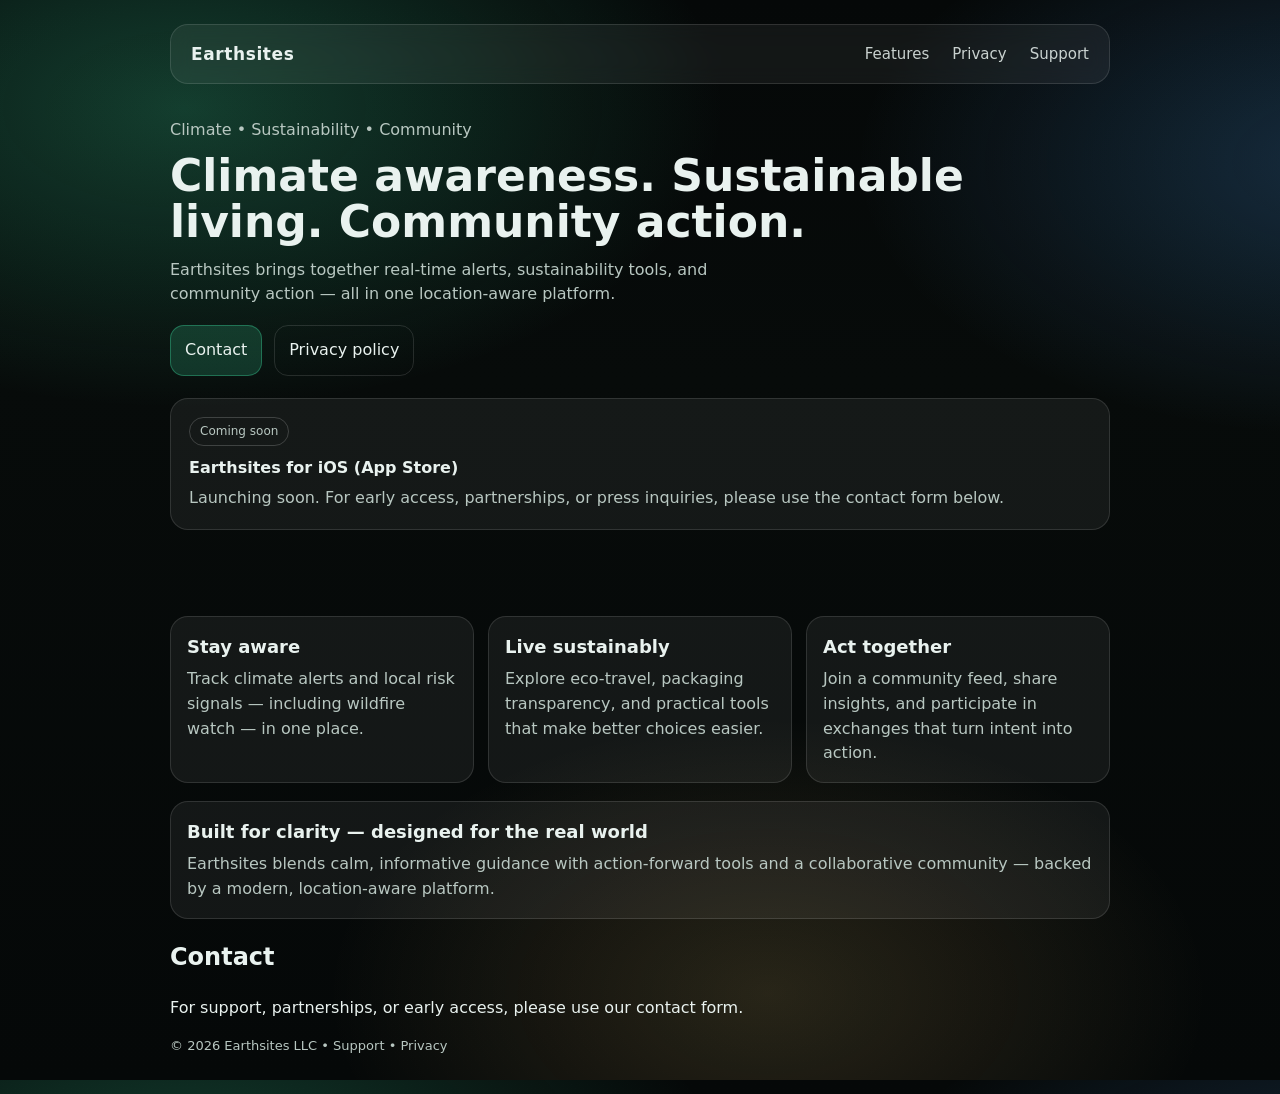
==== index.html @ 76a5dc95 "Replace corrupted index file with cleaned homepage" ====
<!doctype html>
<html lang="en">
<head>
  <meta charset="utf-8" />
  <meta name="viewport" content="width=device-width,initial-scale=1" />
  <title>Earthsites</title>
  <meta name="description" content="Earthsites is a location-aware environmental platform for climate awareness, sustainable living, and community action." />

  <!-- Favicons -->
  <link rel="icon" type="image/x-icon" href="/favicon-tiny.ico">
  <link rel="icon" type="image/png" sizes="32x32" href="/favicon-glow-32x32.png">
  <link rel="icon" type="image/png" sizes="16x16" href="/favicon-tiny-16x16.png">

  <!-- iPhone home screen icon -->
  <link rel="apple-touch-icon" sizes="180x180" href="/apple-touch-icon.png">

  <!-- Safari pinned tab -->
  <link rel="mask-icon" href="/safari-pinned-tab-minimal.svg" color="#1FA37A">

  <link rel="stylesheet" href="/styles.css" />
</head>

<body>
  <header class="wrap">
    <nav class="nav">
      <a class="brand" href="/">Earthsites</a>
      <div class="links">
        <a href="#features">Features</a>
        <a href="/privacy">Privacy</a>
        <a href="/support">Support</a>
      </div>
    </nav>

    <section class="hero">
      <p class="kicker">Climate • Sustainability • Community</p>

      <h1>Climate awareness. Sustainable living. Community action.</h1>

      <p class="sub">
        Earthsites brings together real-time alerts, sustainability tools, and community action —
        all in one location-aware platform.
      </p>

      <div class="cta">
        <a class="button" href="/support">Contact</a>
        <a class="button ghost" href="/privacy">Privacy policy</a>
      </div>

      <div class="card">
        <div class="card-inner">
          <div class="badge">Coming soon</div>
          <p class="card-title">Earthsites for iOS (App Store)</p>
          <p class="card-text">
            Launching soon. For early access, partnerships, or press inquiries, please use the contact form below.
          </p>
        </div>
      </div>
    </section>
  </header>

  <main class="wrap">
    <section id="features" class="grid">
      <div class="tile">
        <h2>Stay aware</h2>
        <p>Track climate alerts and local risk signals — including wildfire watch — in one place.</p>
      </div>

      <div class="tile">
        <h2>Live sustainably</h2>
        <p>Explore eco-travel, packaging transparency, and practical tools that make better choices easier.</p>
      </div>

      <div class="tile">
        <h2>Act together</h2>
        <p>Join a community feed, share insights, and participate in exchanges that turn intent into action.</p>
      </div>
    </section>

    <section class="tile" style="margin-top:14px;">
      <h2>Built for clarity — designed for the real world</h2>
      <p style="margin:0; color:var(--muted);">
        Earthsites blends calm, informative guidance with action-forward tools and a collaborative community —
        backed by a modern, location-aware platform.
      </p>
    </section>

    <section id="get" class="contact">
      <h2>Contact</h2>
      <p>
        For support, partnerships, or early access, please use our <a href="/support">contact form</a>.
      </p>
      <p class="fine">
        © <span id="y"></span> Earthsites LLC •
        <a href="/support">Support</a> •
        <a href="/privacy">Privacy</a>
      </p>
    </section>
  </main>

  <script>
    document.getElementById("y").textContent = new Date().getFullYear();
  </script>
</body>
</html>
---- styles.css ----
:root{
  --bg:#070b0a;
  --fg:#e9f2ef;
  --muted:#b8c7c1;
  --glass:rgba(255,255,255,.06);
  --line:rgba(255,255,255,.12);
}

*{box-sizing:border-box}
html,body{height:100%}
body{
  margin:0;
  font:16px/1.55 system-ui,-apple-system,Segoe UI,Roboto,Arial;
  color:var(--fg);
  position:relative;
  overflow-x:hidden;
  -webkit-font-smoothing: antialiased;
  text-rendering: optimizeLegibility;
  background:
    radial-gradient(900px 500px at 12% 10%, rgba(60,220,160,.25), transparent 60%),
    radial-gradient(900px 500px at 88% 15%, rgba(80,170,255,.22), transparent 55%),
    radial-gradient(800px 500px at 50% 92%, rgba(255,210,120,.14), transparent 55%),
    linear-gradient(180deg, #050808, #070b0a 35%, #050808);
  background-size:120% 120%;
  animation:earthsitesAmbient 60s ease-in-out infinite alternate;
}
header, main, footer{
  position:relative;
  z-index:1;
}
a{color:inherit; text-decoration:none}
a:hover{text-decoration:underline}

.wrap{max-width:980px; margin:0 auto; padding:24px 20px}

.nav{
  display:flex;
  align-items:center;
  justify-content:space-between;
  padding:16px 20px;
  border:1px solid var(--line);
  background:var(--glass);
  border-radius:18px;
  backdrop-filter: blur(10px);
}
.brand{
  font-weight:600;
  letter-spacing:.6px;
  font-size:17px;
}
.links a{
  opacity:.85;
  margin-left:18px;
  font-size:15px;
  transition: opacity .15s ease;
}

.links a:hover{
  opacity:1;
}
.hero{padding:34px 0 10px}
.kicker{color:var(--muted); margin:0 0 10px}
h1{font-size:44px; line-height:1.05; margin:0 0 12px}
.sub{color:var(--muted); max-width:60ch; margin:0 0 18px}

.cta{display:flex; gap:12px; flex-wrap:wrap; margin:16px 0 22px}
.button{
  display:inline-block; padding:12px 14px; border-radius:14px;
  background:rgba(60,220,160,.18); border:1px solid rgba(60,220,160,.35);
}
.button.ghost{background:transparent; border:1px solid var(--line)}
.button:hover{text-decoration:none; filter:brightness(1.1)}

.card{
  margin-top:18px; border:1px solid var(--line); background:var(--glass);
  border-radius:18px; overflow:hidden;
}
.card-inner{padding:18px}
.badge{
  display:inline-block; padding:4px 10px; border-radius:999px;
  border:1px solid rgba(255,255,255,.18);
  color:var(--muted); font-size:12px;
}
.card-title{margin:10px 0 6px; font-weight:700}
.card-text{margin:0; color:var(--muted)}

.grid{
  display:grid; gap:14px;
  grid-template-columns: repeat(3, minmax(0, 1fr));
  margin:28px 0 18px;
}
.tile{
  border:1px solid var(--line); background:var(--glass);
  border-radius:18px; padding:16px;
}
.tile h2{font-size:18px; margin:0 0 6px}
.tile p{margin:0; color:var(--muted)}

.fine{color:var(--muted); font-size:13px}

.prose{padding-top:0}
.prose h1{font-size:34px}
.prose h2{margin-top:22px}
.prose h3{margin-top:14px}
.prose p, .prose li{color:var(--muted)}
.prose strong{color:var(--fg)}

.pagehead{padding:22px 0 0}

/* -----------------------------
   Premium Support Form Styling
------------------------------ */

.form-card{
  max-width:720px;
  border:1px solid var(--line);
  background:var(--glass);
  border-radius:20px;
  padding:20px;
  transition: box-shadow .25s ease, border-color .25s ease;
  margin: 0 auto;
}

/* subtle glow when user interacts with the form */
.form-card:focus-within{
  border-color: rgba(60,220,160,.45);
  box-shadow: 0 0 0 1px rgba(60,220,160,.25),
              0 12px 30px rgba(0,0,0,.35);
}

.contact-form{
  display:flex;
  flex-direction:column;
  gap:16px;
}

.field-row{
  display:grid;
  grid-template-columns: 1fr 1fr;
  gap:12px;
}

.field{
  display:flex;
  flex-direction:column;
  gap:8px;
}

.field span{
  color: var(--muted);
  font-size: 13px;
}

.contact-form input,
.contact-form textarea,
.contact-form select{
  width:100%;
  padding:12px 12px;
  border-radius:14px;
  border:1px solid var(--line);
  background: rgba(0,0,0,.18);
  color:var(--fg);
  outline:none;
}

.contact-form textarea{
  resize: vertical;
  min-height: 120px;
}

.contact-form select:focus,
.contact-form input:focus,
.contact-form textarea:focus{
  border-color: rgba(60,220,160,.55);
}

.check{
  display:flex;
  gap:10px;
  align-items:flex-start;
  padding:10px 12px;
  border:1px solid var(--line);
  border-radius:14px;
  background: rgba(0,0,0,.10);
}

.check input{
  margin-top:2px;
  width:16px;
  height:16px;
}

.check span{
  color: var(--muted);
  font-size: 14px;
  line-height: 1.4;
}

.check a{ text-decoration: underline; }

.hp{
  display:none !important;
}

.button-submit{
  color:#fff;
  font-weight:600;
  letter-spacing:.2px;
  padding:13px 16px;
  transition: transform .08s ease, filter .15s ease;
}

.button-submit:hover{
  filter:brightness(1.1);
}

.button-submit:active{
  transform: translateY(1px);
}

.calm-note{
  margin-top:2px;
  color: var(--muted);
}

/* Responsive */
@media (max-width: 860px){
  h1{font-size:36px}
  .grid{grid-template-columns:1fr}
  .field-row{ grid-template-columns: 1fr; }
}
@keyframes earthsitesAmbient{
  0%{
    background-position: 0% 0%;
  }
  100%{
    background-position: 100% 100%;
  }
  /* --------------------------------
   Subtle Earthsites starfield
-------------------------------- */

body::before{
  content:"";
  position:fixed;
  inset:0;
  pointer-events:none;
  background-image:
    radial-gradient(1px 1px at 10% 20%, rgba(255,255,255,.25), transparent),
    radial-gradient(1px 1px at 25% 80%, rgba(255,255,255,.2), transparent),
    radial-gradient(1px 1px at 40% 40%, rgba(255,255,255,.18), transparent),
    radial-gradient(1px 1px at 60% 70%, rgba(255,255,255,.22), transparent),
    radial-gradient(1px 1px at 75% 15%, rgba(255,255,255,.18), transparent),
    radial-gradient(1px 1px at 85% 55%, rgba(255,255,255,.2), transparent),
    radial-gradient(1px 1px at 50% 10%, rgba(255,255,255,.16), transparent),
    radial-gradient(1px 1px at 15% 60%, rgba(255,255,255,.2), transparent);

  opacity:.35;
  z-index:-1;
}
@keyframes earthsitesAmbient{
  0%{
    background-position: 0% 0%;
  }
  100%{
    background-position: 100% 100%;
  }
}

/* --------------------------------
   Subtle Earthsites starfield
-------------------------------- */

body::before{
  content:"";
  position:fixed;
  inset:0;
  pointer-events:none;
  background-image:
    radial-gradient(1px 1px at 10% 20%, rgba(255,255,255,.25), transparent),
    radial-gradient(1px 1px at 25% 80%, rgba(255,255,255,.2), transparent),
    radial-gradient(1px 1px at 40% 40%, rgba(255,255,255,.18), transparent),
    radial-gradient(1px 1px at 60% 70%, rgba(255,255,255,.22), transparent),
    radial-gradient(1px 1px at 75% 15%, rgba(255,255,255,.18), transparent),
    radial-gradient(1px 1px at 85% 55%, rgba(255,255,255,.2), transparent),
    radial-gradient(1px 1px at 50% 10%, rgba(255,255,255,.16), transparent),
    radial-gradient(1px 1px at 15% 60%, rgba(255,255,255,.2), transparent);
  opacity:.35;
  z-index:-1;
  animation: earthsitesStars 8s ease-in-out infinite;
}

@keyframes earthsitesStars{
  0%{opacity:.30}
  50%{opacity:.40}
  100%{opacity:.30}
}

/* --------------------------------
   Earth horizon glow
-------------------------------- */

body::after{
  content:"";
  position:fixed;
  left:50%;
  bottom:-220px;
  transform:translateX(-50%);
  width:1400px;
  height:520px;
  pointer-events:none;
  border-radius:50%;
  background:
    radial-gradient(
      ellipse at center,
      rgba(60,220,160,.10) 0%,
      rgba(80,170,255,.08) 28%,
      rgba(255,255,255,.05) 42%,
      rgba(0,0,0,0) 68%
    );
  filter: blur(22px);
  opacity:.55;
  z-index: 0;
}
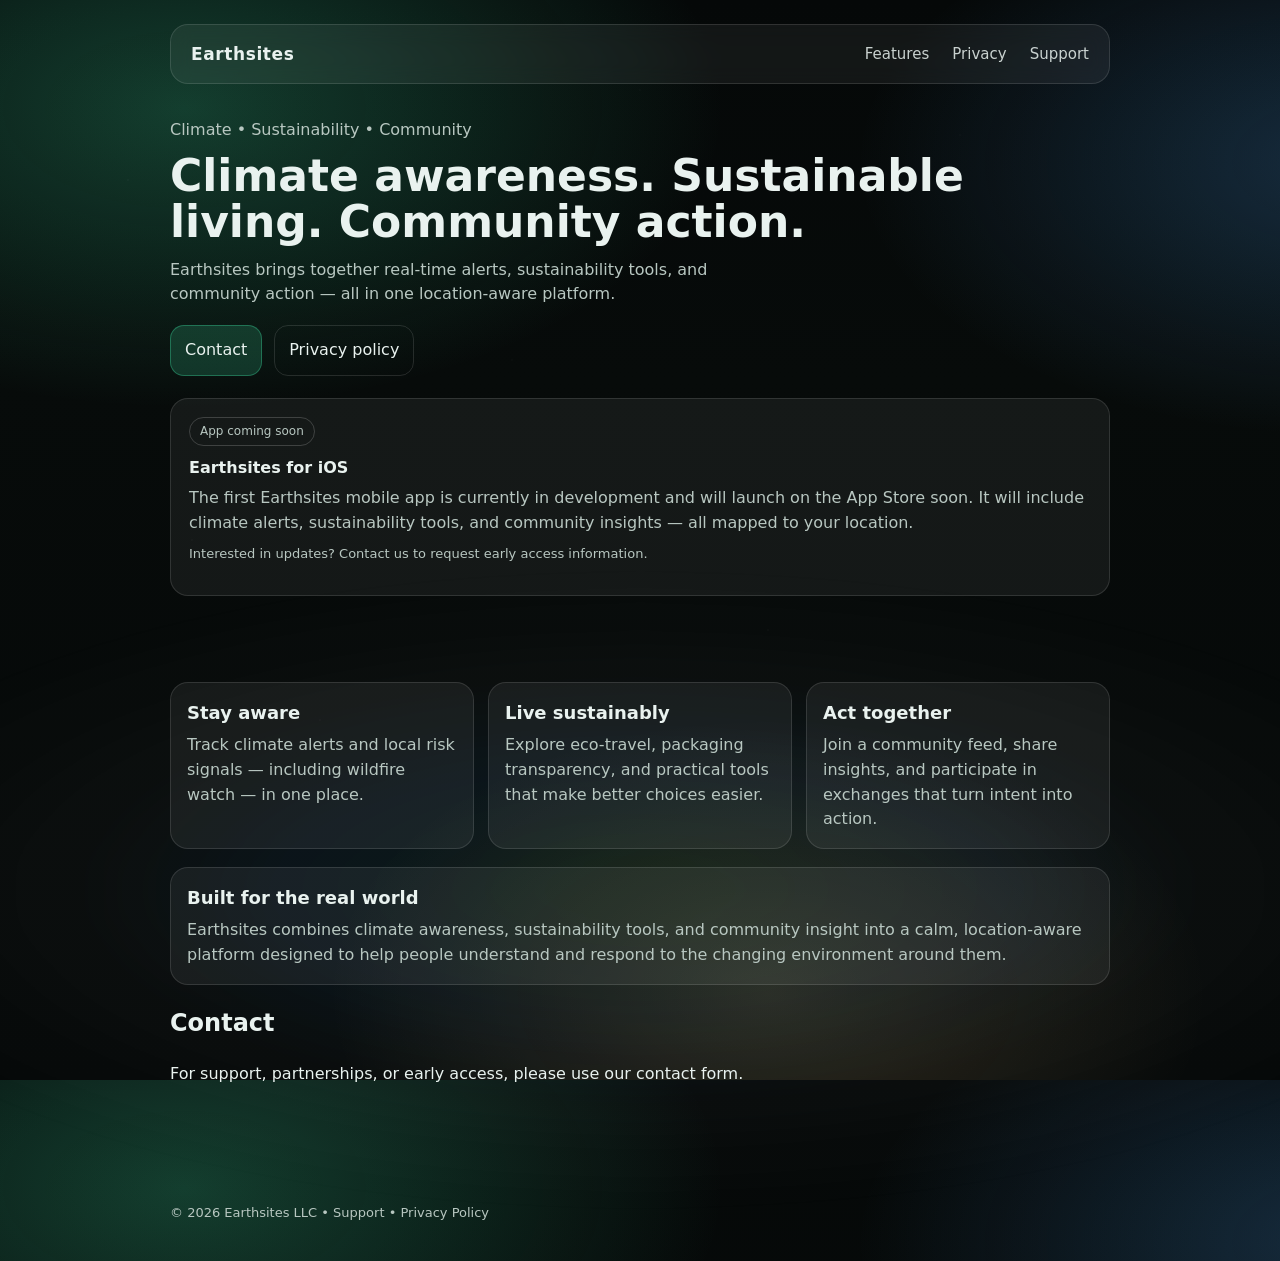
==== commit fdc4ac91: "Finalize homepage" ====
--- a/index.html
+++ b/index.html
@@ -5,7 +5,12 @@
   <meta name="viewport" content="width=device-width,initial-scale=1" />
   <title>Earthsites</title>
   <meta name="description" content="Earthsites is a location-aware environmental platform for climate awareness, sustainable living, and community action." />
-
+<meta property="og:title" content="Earthsites" />
+<meta property="og:description" content="Climate awareness. Sustainable living. Community action." />
+<meta property="og:type" content="website" />
+<meta property="og:url" content="https://earthsites.com" />
+<meta property="og:image" content="https://earthsites.com/social-preview.png" />
+<meta name="twitter:card" content="summary_large_image">
   <!-- Favicons -->
   <link rel="icon" type="image/x-icon" href="/favicon-tiny.ico">
   <link rel="icon" type="image/png" sizes="32x32" href="/favicon-glow-32x32.png">
@@ -47,14 +52,21 @@
       </div>
 
       <div class="card">
-        <div class="card-inner">
-          <div class="badge">Coming soon</div>
-          <p class="card-title">Earthsites for iOS (App Store)</p>
-          <p class="card-text">
-            Launching soon. For early access, partnerships, or press inquiries, please use the contact form below.
-          </p>
-        </div>
-      </div>
+  <div class="card-inner">
+    <div class="badge">App coming soon</div>
+
+    <p class="card-title">Earthsites for iOS</p>
+
+    <p class="card-text">
+      The first Earthsites mobile app is currently in development and will launch on the App Store soon.
+      It will include climate alerts, sustainability tools, and community insights — all mapped to your location.
+    </p>
+
+    <p class="fine" style="margin-top:8px;">
+      Interested in updates? <a href="/support">Contact us</a> to request early access information.
+    </p>
+  </div>
+</div>
     </section>
   </header>
 
@@ -75,30 +87,33 @@
         <p>Join a community feed, share insights, and participate in exchanges that turn intent into action.</p>
       </div>
     </section>
-
     <section class="tile" style="margin-top:14px;">
-      <h2>Built for clarity — designed for the real world</h2>
-      <p style="margin:0; color:var(--muted);">
-        Earthsites blends calm, informative guidance with action-forward tools and a collaborative community —
-        backed by a modern, location-aware platform.
-      </p>
-    </section>
+  <h2>Built for the real world</h2>
+  <p style="margin:0; color:var(--muted);">
+    Earthsites combines climate awareness, sustainability tools, and community insight
+    into a calm, location-aware platform designed to help people understand and respond
+    to the changing environment around them.
+  </p>
+</section>
 
     <section id="get" class="contact">
-      <h2>Contact</h2>
-      <p>
-        For support, partnerships, or early access, please use our <a href="/support">contact form</a>.
-      </p>
-      <p class="fine">
-        © <span id="y"></span> Earthsites LLC •
-        <a href="/support">Support</a> •
-        <a href="/privacy">Privacy</a>
-      </p>
-    </section>
-  </main>
+  <h2>Contact</h2>
+  <p>
+    For support, partnerships, or early access, please use our <a href="/support">contact form</a>.
+  </p>
+</section>
+</main>
 
-  <script>
-    document.getElementById("y").textContent = new Date().getFullYear();
-  </script>
+<footer class="wrap" style="margin-top:40px;">
+  <p class="fine">
+    © <span id="y"></span> Earthsites LLC •
+    <a href="/support">Support</a> •
+    <a href="/privacy">Privacy Policy</a>
+  </p>
+</footer>
+
+<script>
+  document.getElementById("y").textContent = new Date().getFullYear();
+</script>
 </body>
 </html>
--- a/styles.css
+++ b/styles.css
@@ -231,11 +231,18 @@
 }
 @keyframes earthsitesAmbient{
   0%{
-    background-position: 0% 0%;
+    background-size:120% 120%;
   }
   100%{
-    background-position: 100% 100%;
+    background-size:130% 130%;
   }
+}
+
+@keyframes earthsitesStars{
+  0%{opacity:.45}
+  50%{opacity:.60}
+  100%{opacity:.45}
+}
   /* --------------------------------
    Subtle Earthsites starfield
 -------------------------------- */
@@ -246,25 +253,17 @@
   inset:0;
   pointer-events:none;
   background-image:
-    radial-gradient(1px 1px at 10% 20%, rgba(255,255,255,.25), transparent),
-    radial-gradient(1px 1px at 25% 80%, rgba(255,255,255,.2), transparent),
-    radial-gradient(1px 1px at 40% 40%, rgba(255,255,255,.18), transparent),
-    radial-gradient(1px 1px at 60% 70%, rgba(255,255,255,.22), transparent),
-    radial-gradient(1px 1px at 75% 15%, rgba(255,255,255,.18), transparent),
-    radial-gradient(1px 1px at 85% 55%, rgba(255,255,255,.2), transparent),
-    radial-gradient(1px 1px at 50% 10%, rgba(255,255,255,.16), transparent),
-    radial-gradient(1px 1px at 15% 60%, rgba(255,255,255,.2), transparent);
-
-  opacity:.35;
-  z-index:-1;
-}
-@keyframes earthsitesAmbient{
-  0%{
-    background-position: 0% 0%;
-  }
-  100%{
-    background-position: 100% 100%;
-  }
+    radial-gradient(1.5px 1.5px at 10% 20%, rgba(255,255,255,.35), transparent),
+    radial-gradient(1.5px 1.5px at 25% 80%, rgba(255,255,255,.28), transparent),
+    radial-gradient(1.5px 1.5px at 40% 40%, rgba(255,255,255,.22), transparent),
+    radial-gradient(1.5px 1.5px at 60% 70%, rgba(255,255,255,.30), transparent),
+    radial-gradient(1.5px 1.5px at 75% 15%, rgba(255,255,255,.24), transparent),
+    radial-gradient(1.5px 1.5px at 85% 55%, rgba(255,255,255,.28), transparent),
+    radial-gradient(1.5px 1.5px at 50% 10%, rgba(255,255,255,.20), transparent),
+    radial-gradient(1.5px 1.5px at 15% 60%, rgba(255,255,255,.26), transparent);
+  opacity:.55;
+  z-index:0;
+  animation: earthsitesStars 4s ease-in-out infinite;
 }
 
 /* --------------------------------
@@ -304,21 +303,21 @@
   content:"";
   position:fixed;
   left:50%;
-  bottom:-220px;
+  bottom:-340px;
   transform:translateX(-50%);
-  width:1400px;
-  height:520px;
+  width:1900px;
+  height:700px;
   pointer-events:none;
   border-radius:50%;
   background:
     radial-gradient(
       ellipse at center,
-      rgba(60,220,160,.10) 0%,
-      rgba(80,170,255,.08) 28%,
-      rgba(255,255,255,.05) 42%,
+      rgba(60,220,160,.12) 0%,
+      rgba(80,170,255,.10) 26%,
+      rgba(255,255,255,.04) 40%,
       rgba(0,0,0,0) 68%
     );
-  filter: blur(22px);
-  opacity:.55;
-  z-index: 0;
+  filter: blur(26px);
+  opacity:.75;
+  z-index:0;
 }
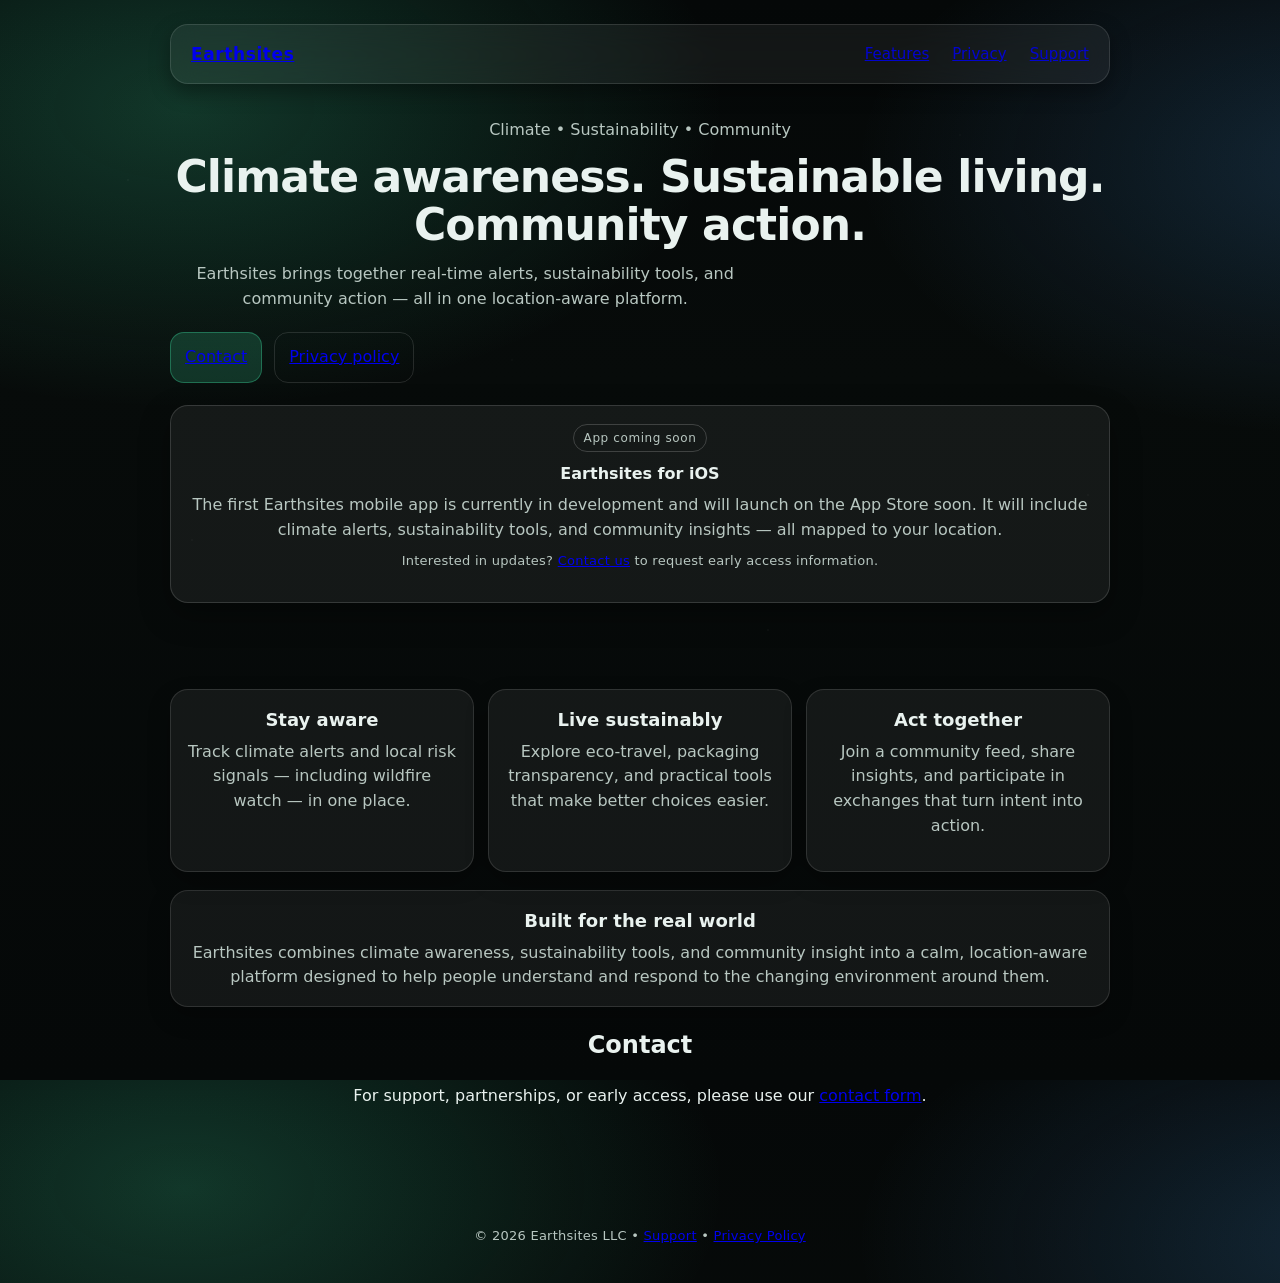
==== commit e498aaa0: "Fix bullets and remove background seam" ====
--- a/index.html
+++ b/index.html
@@ -5,7 +5,9 @@
   <meta name="viewport" content="width=device-width,initial-scale=1" />
   <title>Earthsites</title>
   <meta name="description" content="Earthsites is a location-aware environmental platform for climate awareness, sustainable living, and community action." />
-<meta property="og:title" content="Earthsites" />
+<meta name="author" content="Earthsites LLC">
+<meta name="application-name" content="Earthsites">
+  <meta property="og:title" content="Earthsites" />
 <meta property="og:description" content="Climate awareness. Sustainable living. Community action." />
 <meta property="og:type" content="website" />
 <meta property="og:url" content="https://earthsites.com" />
@@ -96,6 +98,7 @@
   </p>
 </section>
 
+
     <section id="get" class="contact">
   <h2>Contact</h2>
   <p>
--- a/styles.css
+++ b/styles.css
@@ -17,16 +17,16 @@
   -webkit-font-smoothing: antialiased;
   text-rendering: optimizeLegibility;
   background:
-    radial-gradient(900px 500px at 12% 10%, rgba(60,220,160,.25), transparent 60%),
-    radial-gradient(900px 500px at 88% 15%, rgba(80,170,255,.22), transparent 55%),
-    radial-gradient(800px 500px at 50% 92%, rgba(255,210,120,.14), transparent 55%),
-    linear-gradient(180deg, #050808, #070b0a 35%, #050808);
+  radial-gradient(900px 500px at 12% 10%, rgba(60,220,160,.22), transparent 60%),
+  radial-gradient(900px 500px at 88% 15%, rgba(80,170,255,.18), transparent 55%),
+  linear-gradient(180deg, #050808, #070b0a 35%, #050808);
   background-size:120% 120%;
   animation:earthsitesAmbient 60s ease-in-out infinite alternate;
 }
 header, main, footer{
-  position:relative;
-  z-index:1;
+  text-align:center;
+  margin-top:40px;
+}
 }
 a{color:inherit; text-decoration:none}
 a:hover{text-decoration:underline}
@@ -41,7 +41,8 @@
   border:1px solid var(--line);
   background:var(--glass);
   border-radius:18px;
-  backdrop-filter: blur(10px);
+  backdrop-filter: blur(14px);
+  box-shadow:0 8px 20px rgba(0,0,0,.35);
 }
 .brand{
   font-weight:600;
@@ -60,27 +61,51 @@
 }
 .hero{padding:34px 0 10px}
 .kicker{color:var(--muted); margin:0 0 10px}
-h1{font-size:44px; line-height:1.05; margin:0 0 12px}
-.sub{color:var(--muted); max-width:60ch; margin:0 0 18px}
-
+h1{
+  font-size:44px;
+  line-height:1.08;
+  letter-spacing:-0.02em;
+  font-weight:600;
+  margin:0 0 14px;
+}
+.sub{
+  color:var(--muted);
+  max-width:58ch;
+  margin:0 0 20px;
+}
 .cta{display:flex; gap:12px; flex-wrap:wrap; margin:16px 0 22px}
 .button{
   display:inline-block; padding:12px 14px; border-radius:14px;
   background:rgba(60,220,160,.18); border:1px solid rgba(60,220,160,.35);
+  transition:transform .12s ease, box-shadow .18s ease, filter .15s ease;
 }
 .button.ghost{background:transparent; border:1px solid var(--line)}
-.button:hover{text-decoration:none; filter:brightness(1.1)}
+.button:hover{
+  text-decoration:none;
+  filter:brightness(1.08);
+  transform:translateY(-1px);
+  box-shadow:0 6px 16px rgba(0,0,0,.35);
+}
 
 .card{
-  margin-top:18px; border:1px solid var(--line); background:var(--glass);
-  border-radius:18px; overflow:hidden;
+  margin-top:18px;
+  border:1px solid rgba(255,255,255,.14);
+  background:var(--glass);
+  border-radius:18px;
+  overflow:hidden;
+  box-shadow:0 12px 30px rgba(0,0,0,.35);
 }
 .card-inner{padding:18px}
 .badge{
-  display:inline-block; padding:4px 10px; border-radius:999px;
+  display:inline-block;
+  padding:4px 10px;
+  border-radius:999px;
   border:1px solid rgba(255,255,255,.18);
-  color:var(--muted); font-size:12px;
-}
+  color:var(--muted);
+  font-size:12px;
+  letter-spacing:.05em;
+}
+
 .card-title{margin:10px 0 6px; font-weight:700}
 .card-text{margin:0; color:var(--muted)}
 
@@ -90,13 +115,18 @@
   margin:28px 0 18px;
 }
 .tile{
-  border:1px solid var(--line); background:var(--glass);
-  border-radius:18px; padding:16px;
+  border:1px solid var(--line);
+  background:var(--glass);
+  border-radius:18px;
+  padding:16px;
+  box-shadow:0 10px 22px rgba(0,0,0,.28);
 }
 .tile h2{font-size:18px; margin:0 0 6px}
-.tile p{margin:0; color:var(--muted)}
-
-.fine{color:var(--muted); font-size:13px}
+.tile p{
+  margin-top:4px;
+  color:var(--muted);
+}
+.fine{color:var(--muted); font-size:13px; letter-spacing:.02em}
 
 .prose{padding-top:0}
 .prose h1{font-size:34px}
@@ -104,6 +134,12 @@
 .prose h3{margin-top:14px}
 .prose p, .prose li{color:var(--muted)}
 .prose strong{color:var(--fg)}
+.prose ul{
+  list-style-position: inside;
+}
+.prose li{
+  margin:6px 0;
+}
 
 .pagehead{padding:22px 0 0}
 
@@ -161,6 +197,7 @@
   background: rgba(0,0,0,.18);
   color:var(--fg);
   outline:none;
+  transition:border-color .15s ease, box-shadow .15s ease;
 }
 
 .contact-form textarea{
@@ -254,7 +291,7 @@
   pointer-events:none;
   background-image:
     radial-gradient(1.5px 1.5px at 10% 20%, rgba(255,255,255,.35), transparent),
-    radial-gradient(1.5px 1.5px at 25% 80%, rgba(255,255,255,.28), transparent),
+    -gradient(1.5px 1.5px at 25% 80%, rgba(255,255,255,.28), transparent),
     radial-gradient(1.5px 1.5px at 40% 40%, rgba(255,255,255,.22), transparent),
     radial-gradient(1.5px 1.5px at 60% 70%, rgba(255,255,255,.30), transparent),
     radial-gradient(1.5px 1.5px at 75% 15%, rgba(255,255,255,.24), transparent),
@@ -284,7 +321,7 @@
     radial-gradient(1px 1px at 85% 55%, rgba(255,255,255,.2), transparent),
     radial-gradient(1px 1px at 50% 10%, rgba(255,255,255,.16), transparent),
     radial-gradient(1px 1px at 15% 60%, rgba(255,255,255,.2), transparent);
-  opacity:.35;
+  opacity:.45;
   z-index:-1;
   animation: earthsitesStars 8s ease-in-out infinite;
 }
@@ -300,24 +337,5 @@
 -------------------------------- */
 
 body::after{
-  content:"";
-  position:fixed;
-  left:50%;
-  bottom:-340px;
-  transform:translateX(-50%);
-  width:1900px;
-  height:700px;
-  pointer-events:none;
-  border-radius:50%;
-  background:
-    radial-gradient(
-      ellipse at center,
-      rgba(60,220,160,.12) 0%,
-      rgba(80,170,255,.10) 26%,
-      rgba(255,255,255,.04) 40%,
-      rgba(0,0,0,0) 68%
-    );
-  filter: blur(26px);
-  opacity:.75;
-  z-index:0;
+  display:none;
 }
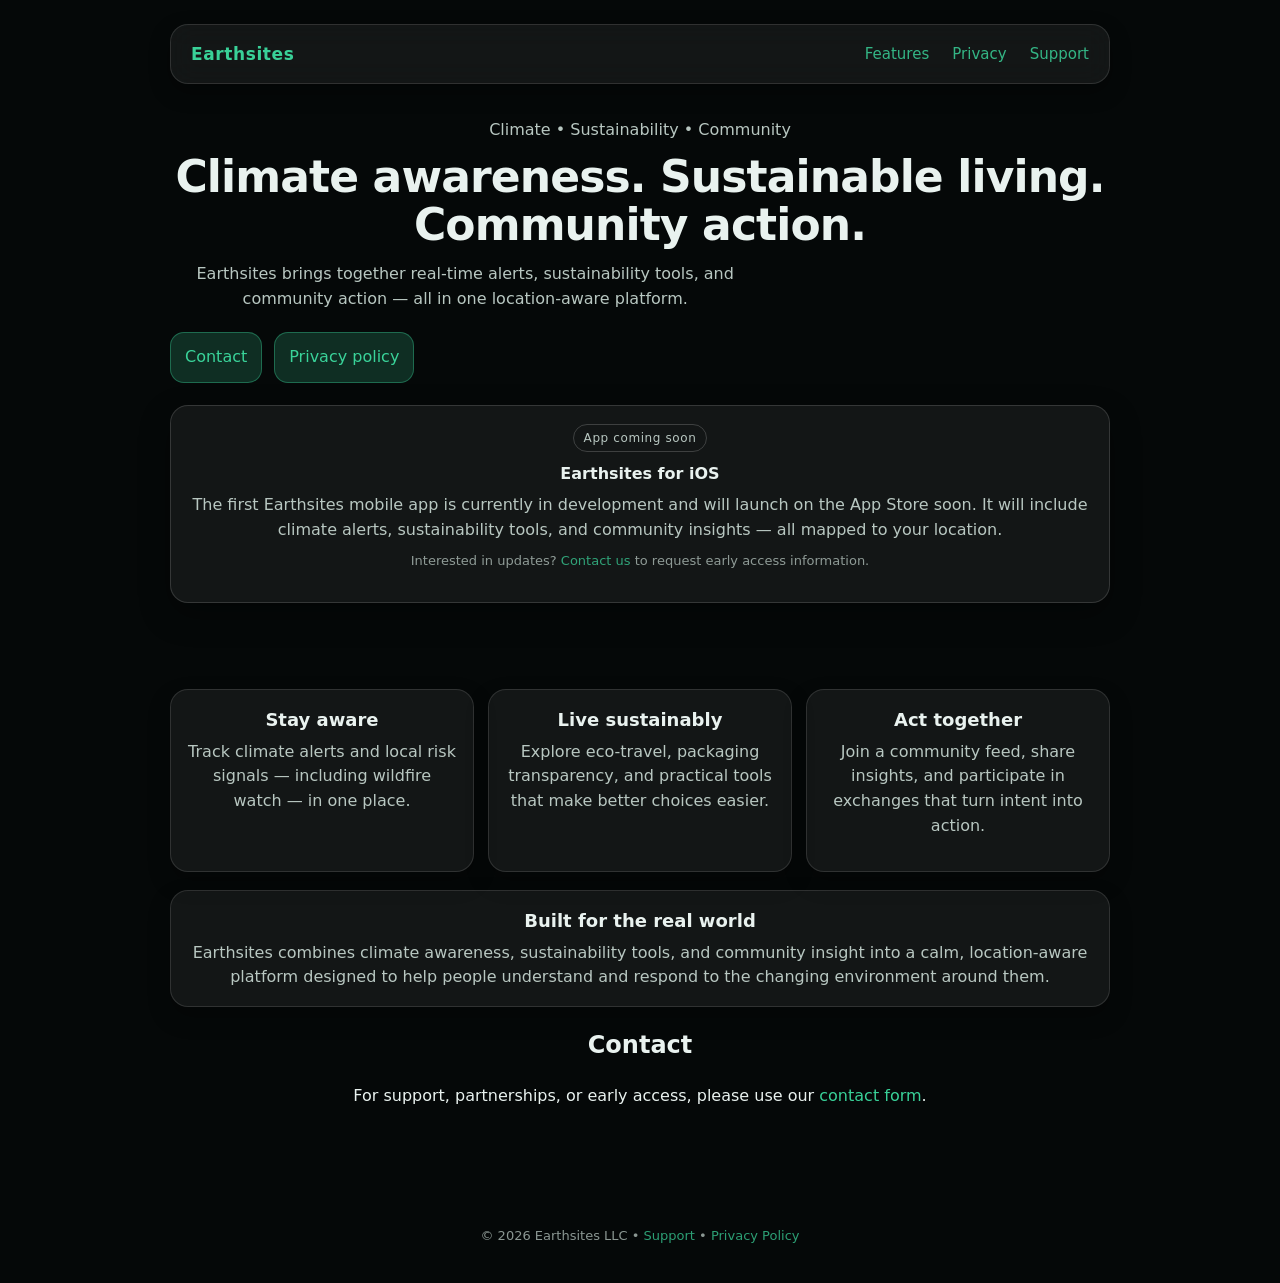
==== commit ebd97c0d: "Fix button override and CSS cleanup" ====
--- a/index.html
+++ b/index.html
@@ -50,7 +50,7 @@
 
       <div class="cta">
         <a class="button" href="/support">Contact</a>
-        <a class="button ghost" href="/privacy">Privacy policy</a>
+        <a class="button" href="/privacy">Privacy policy</a>
       </div>
 
       <div class="card">
--- a/styles.css
+++ b/styles.css
@@ -14,22 +14,27 @@
   color:var(--fg);
   position:relative;
   overflow-x:hidden;
-  -webkit-font-smoothing: antialiased;
-  text-rendering: optimizeLegibility;
-  background:
-  radial-gradient(900px 500px at 12% 10%, rgba(60,220,160,.22), transparent 60%),
-  radial-gradient(900px 500px at 88% 15%, rgba(80,170,255,.18), transparent 55%),
-  linear-gradient(180deg, #050808, #070b0a 35%, #050808);
-  background-size:120% 120%;
-  animation:earthsitesAmbient 60s ease-in-out infinite alternate;
+  -webkit-font-smoothing:antialiased;
+  text-rendering:optimizeLegibility;
+  background:#050808;
 }
 header, main, footer{
   text-align:center;
   margin-top:40px;
 }
-}
-a{color:inherit; text-decoration:none}
-a:hover{text-decoration:underline}
+
+a{
+  color:rgba(60,220,160,.95);
+  text-decoration:none;
+  transition:color .15s ease;
+}
+a:hover{
+  color:rgba(60,220,160,1);
+  text-decoration:underline;
+}a{
+  transition:color .15s ease;
+}
+
 
 .wrap{max-width:980px; margin:0 auto; padding:24px 20px}
 
@@ -77,14 +82,12 @@
 .button{
   display:inline-block; padding:12px 14px; border-radius:14px;
   background:rgba(60,220,160,.18); border:1px solid rgba(60,220,160,.35);
-  transition:transform .12s ease, box-shadow .18s ease, filter .15s ease;
-}
-.button.ghost{background:transparent; border:1px solid var(--line)}
+  transition: all .18s ease;
+}
 .button:hover{
   text-decoration:none;
   filter:brightness(1.08);
-  transform:translateY(-1px);
-  box-shadow:0 6px 16px rgba(0,0,0,.35);
+ box-shadow:0 0 12px rgba(60,220,160,.35);
 }
 
 .card{
@@ -126,7 +129,11 @@
   margin-top:4px;
   color:var(--muted);
 }
-.fine{color:var(--muted); font-size:13px; letter-spacing:.02em}
+.fine{
+  color:var(--muted);
+  font-size:13px;
+  opacity:.75;
+}
 
 .prose{padding-top:0}
 .prose h1{font-size:34px}
@@ -264,74 +271,12 @@
 @media (max-width: 860px){
   h1{font-size:36px}
   .grid{grid-template-columns:1fr}
-  .field-row{ grid-template-columns: 1fr; }
-}
-@keyframes earthsitesAmbient{
-  0%{
-    background-size:120% 120%;
-  }
-  100%{
-    background-size:130% 130%;
-  }
-}
-
-@keyframes earthsitesStars{
-  0%{opacity:.45}
-  50%{opacity:.60}
-  100%{opacity:.45}
-}
-  /* --------------------------------
-   Subtle Earthsites starfield
--------------------------------- */
-
-body::before{
-  content:"";
-  position:fixed;
-  inset:0;
-  pointer-events:none;
-  background-image:
-    radial-gradient(1.5px 1.5px at 10% 20%, rgba(255,255,255,.35), transparent),
-    -gradient(1.5px 1.5px at 25% 80%, rgba(255,255,255,.28), transparent),
-    radial-gradient(1.5px 1.5px at 40% 40%, rgba(255,255,255,.22), transparent),
-    radial-gradient(1.5px 1.5px at 60% 70%, rgba(255,255,255,.30), transparent),
-    radial-gradient(1.5px 1.5px at 75% 15%, rgba(255,255,255,.24), transparent),
-    radial-gradient(1.5px 1.5px at 85% 55%, rgba(255,255,255,.28), transparent),
-    radial-gradient(1.5px 1.5px at 50% 10%, rgba(255,255,255,.20), transparent),
-    radial-gradient(1.5px 1.5px at 15% 60%, rgba(255,255,255,.26), transparent);
-  opacity:.55;
-  z-index:0;
-  animation: earthsitesStars 4s ease-in-out infinite;
-}
+  .field-row{ grid-template-columns: 1fr; } }
+  
 
 /* --------------------------------
    Subtle Earthsites starfield
 -------------------------------- */
-
-body::before{
-  content:"";
-  position:fixed;
-  inset:0;
-  pointer-events:none;
-  background-image:
-    radial-gradient(1px 1px at 10% 20%, rgba(255,255,255,.25), transparent),
-    radial-gradient(1px 1px at 25% 80%, rgba(255,255,255,.2), transparent),
-    radial-gradient(1px 1px at 40% 40%, rgba(255,255,255,.18), transparent),
-    radial-gradient(1px 1px at 60% 70%, rgba(255,255,255,.22), transparent),
-    radial-gradient(1px 1px at 75% 15%, rgba(255,255,255,.18), transparent),
-    radial-gradient(1px 1px at 85% 55%, rgba(255,255,255,.2), transparent),
-    radial-gradient(1px 1px at 50% 10%, rgba(255,255,255,.16), transparent),
-    radial-gradient(1px 1px at 15% 60%, rgba(255,255,255,.2), transparent);
-  opacity:.45;
-  z-index:-1;
-  animation: earthsitesStars 8s ease-in-out infinite;
-}
-
-@keyframes earthsitesStars{
-  0%{opacity:.30}
-  50%{opacity:.40}
-  100%{opacity:.30}
-}
-
 /* --------------------------------
    Earth horizon glow
 -------------------------------- */
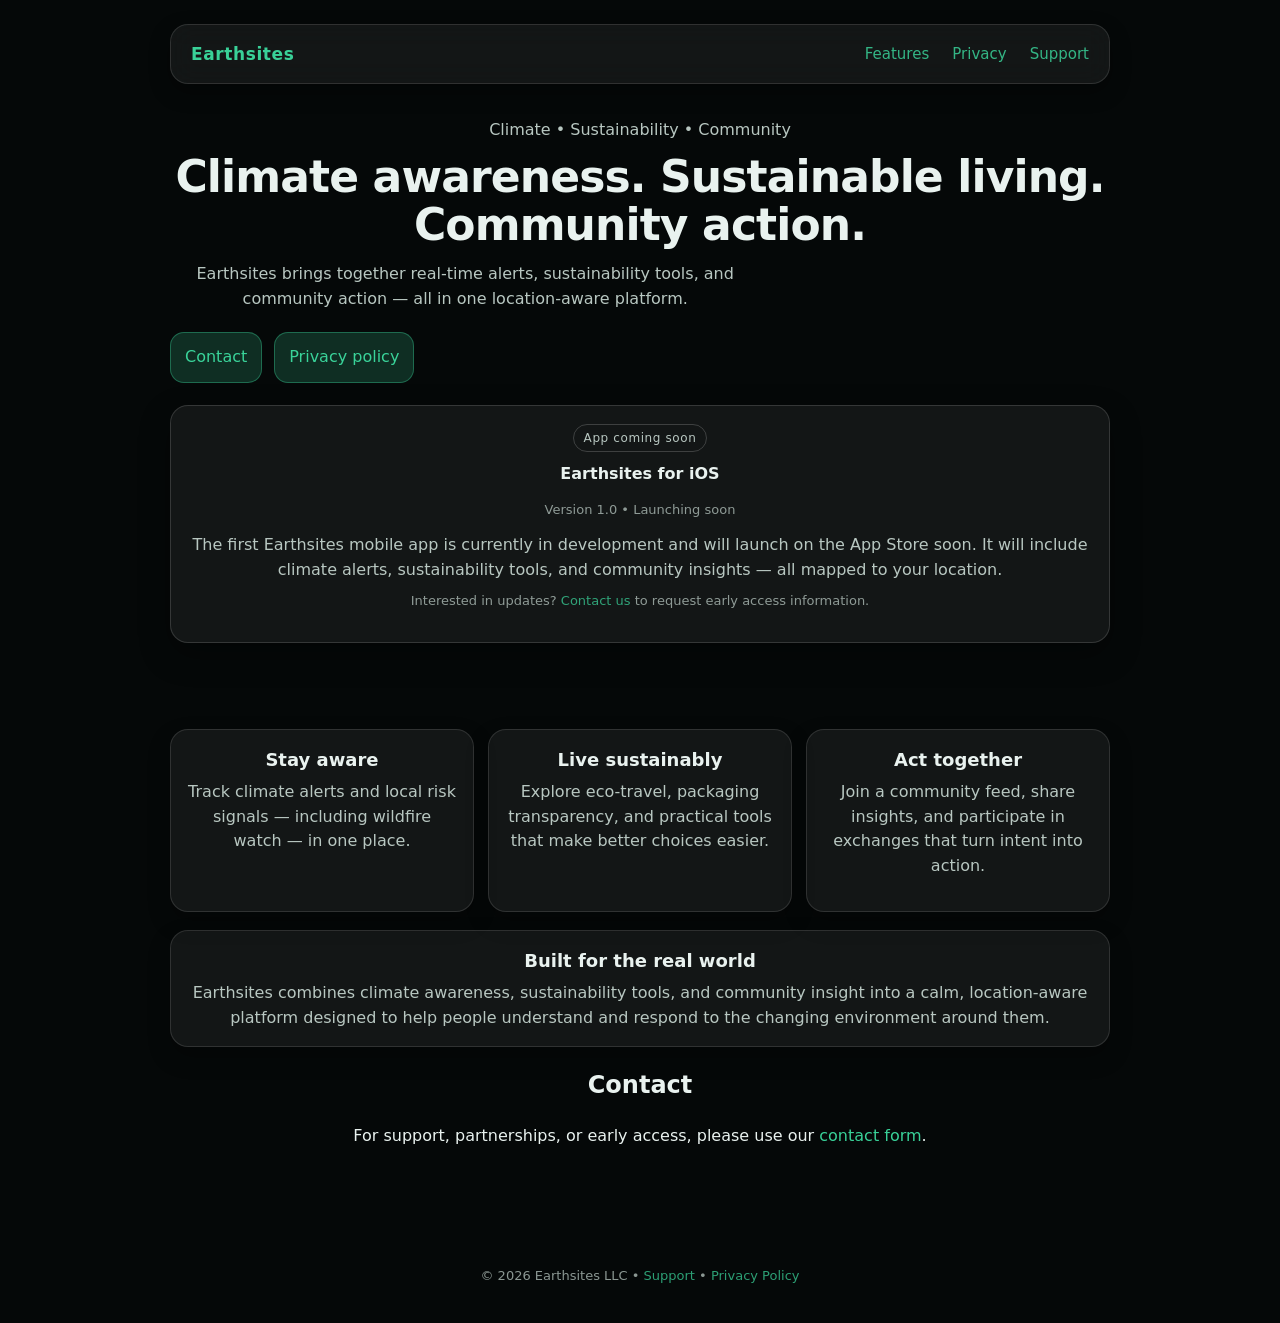
==== commit 3a9a792c: "Update index.html" ====
--- a/index.html
+++ b/index.html
@@ -58,6 +58,7 @@
     <div class="badge">App coming soon</div>
 
     <p class="card-title">Earthsites for iOS</p>
+    <p class="fine">Version 1.0 • Launching soon</p>
 
     <p class="card-text">
       The first Earthsites mobile app is currently in development and will launch on the App Store soon.
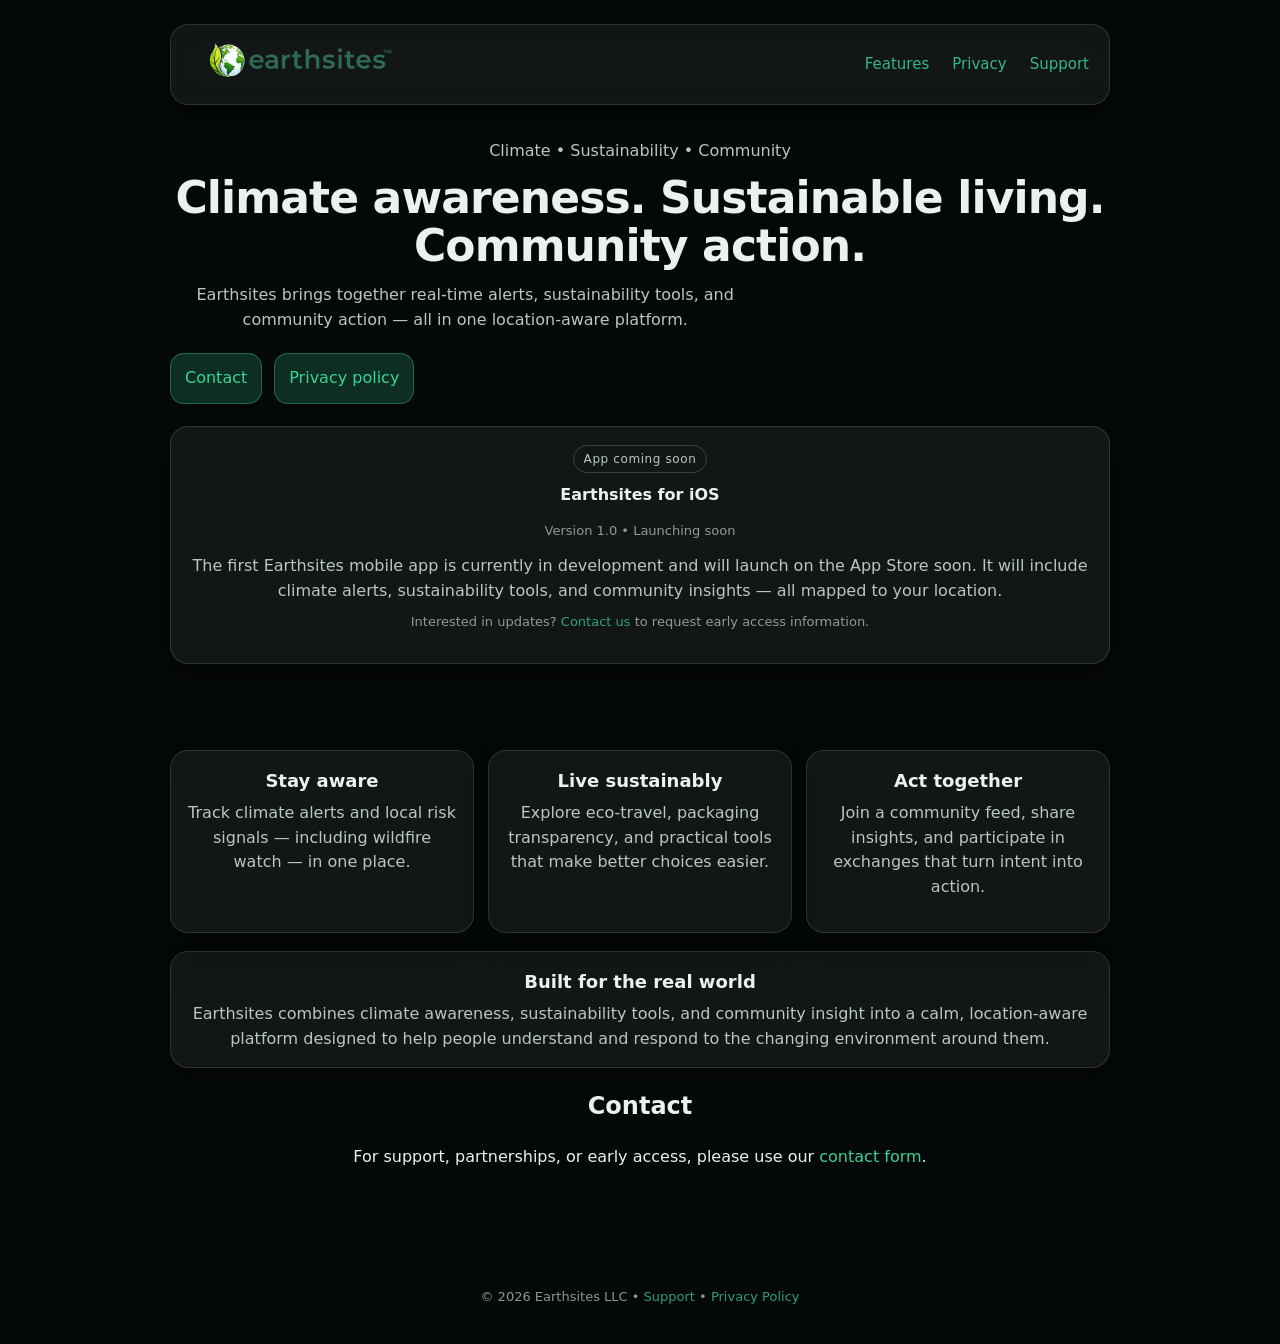
==== commit 1241fff4: "Update Earthsites branding and favicon assets" ====
--- a/index.html
+++ b/index.html
@@ -1,123 +1,127 @@
-<!doctype html>
-<html lang="en">
-<head>
-  <meta charset="utf-8" />
-  <meta name="viewport" content="width=device-width,initial-scale=1" />
-  <title>Earthsites</title>
-  <meta name="description" content="Earthsites is a location-aware environmental platform for climate awareness, sustainable living, and community action." />
-<meta name="author" content="Earthsites LLC">
-<meta name="application-name" content="Earthsites">
-  <meta property="og:title" content="Earthsites" />
-<meta property="og:description" content="Climate awareness. Sustainable living. Community action." />
-<meta property="og:type" content="website" />
-<meta property="og:url" content="https://earthsites.com" />
-<meta property="og:image" content="https://earthsites.com/social-preview.png" />
-<meta name="twitter:card" content="summary_large_image">
-  <!-- Favicons -->
-  <link rel="icon" type="image/x-icon" href="/favicon-tiny.ico">
-  <link rel="icon" type="image/png" sizes="32x32" href="/favicon-glow-32x32.png">
-  <link rel="icon" type="image/png" sizes="16x16" href="/favicon-tiny-16x16.png">
-
-  <!-- iPhone home screen icon -->
-  <link rel="apple-touch-icon" sizes="180x180" href="/apple-touch-icon.png">
-
-  <!-- Safari pinned tab -->
-  <link rel="mask-icon" href="/safari-pinned-tab-minimal.svg" color="#1FA37A">
-
-  <link rel="stylesheet" href="/styles.css" />
-</head>
-
-<body>
-  <header class="wrap">
-    <nav class="nav">
-      <a class="brand" href="/">Earthsites</a>
-      <div class="links">
-        <a href="#features">Features</a>
-        <a href="/privacy">Privacy</a>
-        <a href="/support">Support</a>
-      </div>
-    </nav>
-
-    <section class="hero">
-      <p class="kicker">Climate • Sustainability • Community</p>
-
-      <h1>Climate awareness. Sustainable living. Community action.</h1>
-
-      <p class="sub">
-        Earthsites brings together real-time alerts, sustainability tools, and community action —
-        all in one location-aware platform.
-      </p>
-
-      <div class="cta">
-        <a class="button" href="/support">Contact</a>
-        <a class="button" href="/privacy">Privacy policy</a>
-      </div>
-
-      <div class="card">
-  <div class="card-inner">
-    <div class="badge">App coming soon</div>
-
-    <p class="card-title">Earthsites for iOS</p>
-    <p class="fine">Version 1.0 • Launching soon</p>
-
-    <p class="card-text">
-      The first Earthsites mobile app is currently in development and will launch on the App Store soon.
-      It will include climate alerts, sustainability tools, and community insights — all mapped to your location.
-    </p>
-
-    <p class="fine" style="margin-top:8px;">
-      Interested in updates? <a href="/support">Contact us</a> to request early access information.
-    </p>
-  </div>
-</div>
-    </section>
-  </header>
-
-  <main class="wrap">
-    <section id="features" class="grid">
-      <div class="tile">
-        <h2>Stay aware</h2>
-        <p>Track climate alerts and local risk signals — including wildfire watch — in one place.</p>
-      </div>
-
-      <div class="tile">
-        <h2>Live sustainably</h2>
-        <p>Explore eco-travel, packaging transparency, and practical tools that make better choices easier.</p>
-      </div>
-
-      <div class="tile">
-        <h2>Act together</h2>
-        <p>Join a community feed, share insights, and participate in exchanges that turn intent into action.</p>
-      </div>
-    </section>
-    <section class="tile" style="margin-top:14px;">
-  <h2>Built for the real world</h2>
-  <p style="margin:0; color:var(--muted);">
-    Earthsites combines climate awareness, sustainability tools, and community insight
-    into a calm, location-aware platform designed to help people understand and respond
-    to the changing environment around them.
-  </p>
-</section>
-
-
-    <section id="get" class="contact">
-  <h2>Contact</h2>
-  <p>
-    For support, partnerships, or early access, please use our <a href="/support">contact form</a>.
-  </p>
-</section>
-</main>
-
-<footer class="wrap" style="margin-top:40px;">
-  <p class="fine">
-    © <span id="y"></span> Earthsites LLC •
-    <a href="/support">Support</a> •
-    <a href="/privacy">Privacy Policy</a>
-  </p>
-</footer>
-
-<script>
-  document.getElementById("y").textContent = new Date().getFullYear();
-</script>
-</body>
+<!doctype html>
+<html lang="en">
+<head>
+  <meta charset="utf-8" />
+  <meta name="viewport" content="width=device-width,initial-scale=1" />
+  <title>Earthsites</title>
+  <meta name="description" content="Earthsites is a location-aware environmental platform for climate awareness, sustainable living, and community action." />
+<meta name="author" content="Earthsites LLC">
+<meta name="application-name" content="Earthsites">
+  <meta property="og:title" content="Earthsites" />
+<meta property="og:description" content="Climate awareness. Sustainable living. Community action." />
+<meta property="og:type" content="website" />
+<meta property="og:url" content="https://earthsites.com" />
+<meta property="og:image" content="https://earthsites.com/social-preview.png" />
+<meta name="twitter:card" content="summary_large_image">
+  <!-- Favicons -->
+  <link rel="shortcut icon" href="/favicon.ico">
+
+<link rel="icon" type="image/png" sizes="32x32" href="/favicon-32x32.png">
+<link rel="icon" type="image/png" sizes="16x16" href="/favicon-16x16.png">
+
+<!-- Apple / iPhone -->
+<link rel="apple-touch-icon" sizes="180x180" href="/apple-touch-icon.png">
+
+<!-- Android -->
+<link rel="manifest" href="/site.webmanifest">
+
+<link rel="stylesheet" href="/styles.css" />
+
+</head>
+
+<body>
+  <header class="wrap">
+    <nav class="nav">
+      <a class="brand" href="/">
+  <img src="/eslogo.png" alt="Earthsites logo" style="height:40px;">
+</a>
+      <div class="links">
+        <a href="#features">Features</a>
+        <a href="/privacy">Privacy</a>
+        <a href="/support">Support</a>
+      </div>
+    </nav>
+
+    <section class="hero">
+      <p class="kicker">Climate • Sustainability • Community</p>
+
+      <h1>Climate awareness. Sustainable living. Community action.</h1>
+
+      <p class="sub">
+        Earthsites brings together real-time alerts, sustainability tools, and community action —
+        all in one location-aware platform.
+      </p>
+
+      <div class="cta">
+        <a class="button" href="/support">Contact</a>
+        <a class="button" href="/privacy">Privacy policy</a>
+      </div>
+
+      <div class="card">
+  <div class="card-inner">
+    <div class="badge">App coming soon</div>
+
+    <p class="card-title">Earthsites for iOS</p>
+    <p class="fine">Version 1.0 • Launching soon</p>
+
+    <p class="card-text">
+      The first Earthsites mobile app is currently in development and will launch on the App Store soon.
+      It will include climate alerts, sustainability tools, and community insights — all mapped to your location.
+    </p>
+
+    <p class="fine" style="margin-top:8px;">
+      Interested in updates? <a href="/support">Contact us</a> to request early access information.
+    </p>
+  </div>
+</div>
+    </section>
+  </header>
+
+  <main class="wrap">
+    <section id="features" class="grid">
+      <div class="tile">
+        <h2>Stay aware</h2>
+        <p>Track climate alerts and local risk signals — including wildfire watch — in one place.</p>
+      </div>
+
+      <div class="tile">
+        <h2>Live sustainably</h2>
+        <p>Explore eco-travel, packaging transparency, and practical tools that make better choices easier.</p>
+      </div>
+
+      <div class="tile">
+        <h2>Act together</h2>
+        <p>Join a community feed, share insights, and participate in exchanges that turn intent into action.</p>
+      </div>
+    </section>
+    <section class="tile" style="margin-top:14px;">
+  <h2>Built for the real world</h2>
+  <p style="margin:0; color:var(--muted);">
+    Earthsites combines climate awareness, sustainability tools, and community insight
+    into a calm, location-aware platform designed to help people understand and respond
+    to the changing environment around them.
+  </p>
+</section>
+
+
+    <section id="get" class="contact">
+  <h2>Contact</h2>
+  <p>
+    For support, partnerships, or early access, please use our <a href="/support">contact form</a>.
+  </p>
+</section>
+</main>
+
+<footer class="wrap" style="margin-top:40px;">
+  <p class="fine">
+    © <span id="y"></span> Earthsites LLC •
+    <a href="/support">Support</a> •
+    <a href="/privacy">Privacy Policy</a>
+  </p>
+</footer>
+
+<script>
+  document.getElementById("y").textContent = new Date().getFullYear();
+</script>
+</body>
 </html>
--- a/styles.css
+++ b/styles.css
@@ -1,286 +1,286 @@
-:root{
-  --bg:#070b0a;
-  --fg:#e9f2ef;
-  --muted:#b8c7c1;
-  --glass:rgba(255,255,255,.06);
-  --line:rgba(255,255,255,.12);
-}
-
-*{box-sizing:border-box}
-html,body{height:100%}
-body{
-  margin:0;
-  font:16px/1.55 system-ui,-apple-system,Segoe UI,Roboto,Arial;
-  color:var(--fg);
-  position:relative;
-  overflow-x:hidden;
-  -webkit-font-smoothing:antialiased;
-  text-rendering:optimizeLegibility;
-  background:#050808;
-}
-header, main, footer{
-  text-align:center;
-  margin-top:40px;
-}
-
-a{
-  color:rgba(60,220,160,.95);
-  text-decoration:none;
-  transition:color .15s ease;
-}
-a:hover{
-  color:rgba(60,220,160,1);
-  text-decoration:underline;
-}a{
-  transition:color .15s ease;
-}
-
-
-.wrap{max-width:980px; margin:0 auto; padding:24px 20px}
-
-.nav{
-  display:flex;
-  align-items:center;
-  justify-content:space-between;
-  padding:16px 20px;
-  border:1px solid var(--line);
-  background:var(--glass);
-  border-radius:18px;
-  backdrop-filter: blur(14px);
-  box-shadow:0 8px 20px rgba(0,0,0,.35);
-}
-.brand{
-  font-weight:600;
-  letter-spacing:.6px;
-  font-size:17px;
-}
-.links a{
-  opacity:.85;
-  margin-left:18px;
-  font-size:15px;
-  transition: opacity .15s ease;
-}
-
-.links a:hover{
-  opacity:1;
-}
-.hero{padding:34px 0 10px}
-.kicker{color:var(--muted); margin:0 0 10px}
-h1{
-  font-size:44px;
-  line-height:1.08;
-  letter-spacing:-0.02em;
-  font-weight:600;
-  margin:0 0 14px;
-}
-.sub{
-  color:var(--muted);
-  max-width:58ch;
-  margin:0 0 20px;
-}
-.cta{display:flex; gap:12px; flex-wrap:wrap; margin:16px 0 22px}
-.button{
-  display:inline-block; padding:12px 14px; border-radius:14px;
-  background:rgba(60,220,160,.18); border:1px solid rgba(60,220,160,.35);
-  transition: all .18s ease;
-}
-.button:hover{
-  text-decoration:none;
-  filter:brightness(1.08);
- box-shadow:0 0 12px rgba(60,220,160,.35);
-}
-
-.card{
-  margin-top:18px;
-  border:1px solid rgba(255,255,255,.14);
-  background:var(--glass);
-  border-radius:18px;
-  overflow:hidden;
-  box-shadow:0 12px 30px rgba(0,0,0,.35);
-}
-.card-inner{padding:18px}
-.badge{
-  display:inline-block;
-  padding:4px 10px;
-  border-radius:999px;
-  border:1px solid rgba(255,255,255,.18);
-  color:var(--muted);
-  font-size:12px;
-  letter-spacing:.05em;
-}
-
-.card-title{margin:10px 0 6px; font-weight:700}
-.card-text{margin:0; color:var(--muted)}
-
-.grid{
-  display:grid; gap:14px;
-  grid-template-columns: repeat(3, minmax(0, 1fr));
-  margin:28px 0 18px;
-}
-.tile{
-  border:1px solid var(--line);
-  background:var(--glass);
-  border-radius:18px;
-  padding:16px;
-  box-shadow:0 10px 22px rgba(0,0,0,.28);
-}
-.tile h2{font-size:18px; margin:0 0 6px}
-.tile p{
-  margin-top:4px;
-  color:var(--muted);
-}
-.fine{
-  color:var(--muted);
-  font-size:13px;
-  opacity:.75;
-}
-
-.prose{padding-top:0}
-.prose h1{font-size:34px}
-.prose h2{margin-top:22px}
-.prose h3{margin-top:14px}
-.prose p, .prose li{color:var(--muted)}
-.prose strong{color:var(--fg)}
-.prose ul{
-  list-style-position: inside;
-}
-.prose li{
-  margin:6px 0;
-}
-
-.pagehead{padding:22px 0 0}
-
-/* -----------------------------
-   Premium Support Form Styling
------------------------------- */
-
-.form-card{
-  max-width:720px;
-  border:1px solid var(--line);
-  background:var(--glass);
-  border-radius:20px;
-  padding:20px;
-  transition: box-shadow .25s ease, border-color .25s ease;
-  margin: 0 auto;
-}
-
-/* subtle glow when user interacts with the form */
-.form-card:focus-within{
-  border-color: rgba(60,220,160,.45);
-  box-shadow: 0 0 0 1px rgba(60,220,160,.25),
-              0 12px 30px rgba(0,0,0,.35);
-}
-
-.contact-form{
-  display:flex;
-  flex-direction:column;
-  gap:16px;
-}
-
-.field-row{
-  display:grid;
-  grid-template-columns: 1fr 1fr;
-  gap:12px;
-}
-
-.field{
-  display:flex;
-  flex-direction:column;
-  gap:8px;
-}
-
-.field span{
-  color: var(--muted);
-  font-size: 13px;
-}
-
-.contact-form input,
-.contact-form textarea,
-.contact-form select{
-  width:100%;
-  padding:12px 12px;
-  border-radius:14px;
-  border:1px solid var(--line);
-  background: rgba(0,0,0,.18);
-  color:var(--fg);
-  outline:none;
-  transition:border-color .15s ease, box-shadow .15s ease;
-}
-
-.contact-form textarea{
-  resize: vertical;
-  min-height: 120px;
-}
-
-.contact-form select:focus,
-.contact-form input:focus,
-.contact-form textarea:focus{
-  border-color: rgba(60,220,160,.55);
-}
-
-.check{
-  display:flex;
-  gap:10px;
-  align-items:flex-start;
-  padding:10px 12px;
-  border:1px solid var(--line);
-  border-radius:14px;
-  background: rgba(0,0,0,.10);
-}
-
-.check input{
-  margin-top:2px;
-  width:16px;
-  height:16px;
-}
-
-.check span{
-  color: var(--muted);
-  font-size: 14px;
-  line-height: 1.4;
-}
-
-.check a{ text-decoration: underline; }
-
-.hp{
-  display:none !important;
-}
-
-.button-submit{
-  color:#fff;
-  font-weight:600;
-  letter-spacing:.2px;
-  padding:13px 16px;
-  transition: transform .08s ease, filter .15s ease;
-}
-
-.button-submit:hover{
-  filter:brightness(1.1);
-}
-
-.button-submit:active{
-  transform: translateY(1px);
-}
-
-.calm-note{
-  margin-top:2px;
-  color: var(--muted);
-}
-
-/* Responsive */
-@media (max-width: 860px){
-  h1{font-size:36px}
-  .grid{grid-template-columns:1fr}
-  .field-row{ grid-template-columns: 1fr; } }
-  
-
-/* --------------------------------
-   Subtle Earthsites starfield
--------------------------------- */
-/* --------------------------------
-   Earth horizon glow
--------------------------------- */
-
-body::after{
-  display:none;
+:root{
+  --bg:#070b0a;
+  --fg:#e9f2ef;
+  --muted:#b8c7c1;
+  --glass:rgba(255,255,255,.06);
+  --line:rgba(255,255,255,.12);
+}
+
+*{box-sizing:border-box}
+html,body{height:100%}
+body{
+  margin:0;
+  font:16px/1.55 system-ui,-apple-system,Segoe UI,Roboto,Arial;
+  color:var(--fg);
+  position:relative;
+  overflow-x:hidden;
+  -webkit-font-smoothing:antialiased;
+  text-rendering:optimizeLegibility;
+  background:#050808;
+}
+header, main, footer{
+  text-align:center;
+  margin-top:40px;
+}
+
+a{
+  color:rgba(60,220,160,.95);
+  text-decoration:none;
+  transition:color .15s ease;
+}
+a:hover{
+  color:rgba(60,220,160,1);
+  text-decoration:underline;
+}a{
+  transition:color .15s ease;
+}
+
+
+.wrap{max-width:980px; margin:0 auto; padding:24px 20px}
+
+.nav{
+  display:flex;
+  align-items:center;
+  justify-content:space-between;
+  padding:16px 20px;
+  border:1px solid var(--line);
+  background:var(--glass);
+  border-radius:18px;
+  backdrop-filter: blur(14px);
+  box-shadow:0 8px 20px rgba(0,0,0,.35);
+}
+.brand{
+  font-weight:600;
+  letter-spacing:.6px;
+  font-size:17px;
+}
+.links a{
+  opacity:.85;
+  margin-left:18px;
+  font-size:15px;
+  transition: opacity .15s ease;
+}
+
+.links a:hover{
+  opacity:1;
+}
+.hero{padding:34px 0 10px}
+.kicker{color:var(--muted); margin:0 0 10px}
+h1{
+  font-size:44px;
+  line-height:1.08;
+  letter-spacing:-0.02em;
+  font-weight:600;
+  margin:0 0 14px;
+}
+.sub{
+  color:var(--muted);
+  max-width:58ch;
+  margin:0 0 20px;
+}
+.cta{display:flex; gap:12px; flex-wrap:wrap; margin:16px 0 22px}
+.button{
+  display:inline-block; padding:12px 14px; border-radius:14px;
+  background:rgba(60,220,160,.18); border:1px solid rgba(60,220,160,.35);
+  transition: all .18s ease;
+}
+.button:hover{
+  text-decoration:none;
+  filter:brightness(1.08);
+ box-shadow:0 0 12px rgba(60,220,160,.35);
+}
+
+.card{
+  margin-top:18px;
+  border:1px solid rgba(255,255,255,.14);
+  background:var(--glass);
+  border-radius:18px;
+  overflow:hidden;
+  box-shadow:0 12px 30px rgba(0,0,0,.35);
+}
+.card-inner{padding:18px}
+.badge{
+  display:inline-block;
+  padding:4px 10px;
+  border-radius:999px;
+  border:1px solid rgba(255,255,255,.18);
+  color:var(--muted);
+  font-size:12px;
+  letter-spacing:.05em;
+}
+
+.card-title{margin:10px 0 6px; font-weight:700}
+.card-text{margin:0; color:var(--muted)}
+
+.grid{
+  display:grid; gap:14px;
+  grid-template-columns: repeat(3, minmax(0, 1fr));
+  margin:28px 0 18px;
+}
+.tile{
+  border:1px solid var(--line);
+  background:var(--glass);
+  border-radius:18px;
+  padding:16px;
+  box-shadow:0 10px 22px rgba(0,0,0,.28);
+}
+.tile h2{font-size:18px; margin:0 0 6px}
+.tile p{
+  margin-top:4px;
+  color:var(--muted);
+}
+.fine{
+  color:var(--muted);
+  font-size:13px;
+  opacity:.75;
+}
+
+.prose{padding-top:0}
+.prose h1{font-size:34px}
+.prose h2{margin-top:22px}
+.prose h3{margin-top:14px}
+.prose p, .prose li{color:var(--muted)}
+.prose strong{color:var(--fg)}
+.prose ul{
+  list-style-position: inside;
+}
+.prose li{
+  margin:6px 0;
+}
+
+.pagehead{padding:22px 0 0}
+
+/* -----------------------------
+   Premium Support Form Styling
+------------------------------ */
+
+.form-card{
+  max-width:720px;
+  border:1px solid var(--line);
+  background:var(--glass);
+  border-radius:20px;
+  padding:20px;
+  transition: box-shadow .25s ease, border-color .25s ease;
+  margin: 0 auto;
+}
+
+/* subtle glow when user interacts with the form */
+.form-card:focus-within{
+  border-color: rgba(60,220,160,.45);
+  box-shadow: 0 0 0 1px rgba(60,220,160,.25),
+              0 12px 30px rgba(0,0,0,.35);
+}
+
+.contact-form{
+  display:flex;
+  flex-direction:column;
+  gap:16px;
+}
+
+.field-row{
+  display:grid;
+  grid-template-columns: 1fr 1fr;
+  gap:12px;
+}
+
+.field{
+  display:flex;
+  flex-direction:column;
+  gap:8px;
+}
+
+.field span{
+  color: var(--muted);
+  font-size: 13px;
+}
+
+.contact-form input,
+.contact-form textarea,
+.contact-form select{
+  width:100%;
+  padding:12px 12px;
+  border-radius:14px;
+  border:1px solid var(--line);
+  background: rgba(0,0,0,.18);
+  color:var(--fg);
+  outline:none;
+  transition:border-color .15s ease, box-shadow .15s ease;
+}
+
+.contact-form textarea{
+  resize: vertical;
+  min-height: 120px;
+}
+
+.contact-form select:focus,
+.contact-form input:focus,
+.contact-form textarea:focus{
+  border-color: rgba(60,220,160,.55);
+}
+
+.check{
+  display:flex;
+  gap:10px;
+  align-items:flex-start;
+  padding:10px 12px;
+  border:1px solid var(--line);
+  border-radius:14px;
+  background: rgba(0,0,0,.10);
+}
+
+.check input{
+  margin-top:2px;
+  width:16px;
+  height:16px;
+}
+
+.check span{
+  color: var(--muted);
+  font-size: 14px;
+  line-height: 1.4;
+}
+
+.check a{ text-decoration: underline; }
+
+.hp{
+  display:none !important;
+}
+
+.button-submit{
+  color:#fff;
+  font-weight:600;
+  letter-spacing:.2px;
+  padding:13px 16px;
+  transition: transform .08s ease, filter .15s ease;
+}
+
+.button-submit:hover{
+  filter:brightness(1.1);
+}
+
+.button-submit:active{
+  transform: translateY(1px);
+}
+
+.calm-note{
+  margin-top:2px;
+  color: var(--muted);
+}
+
+/* Responsive */
+@media (max-width: 860px){
+  h1{font-size:36px}
+  .grid{grid-template-columns:1fr}
+  .field-row{ grid-template-columns: 1fr; } }
+  
+
+/* --------------------------------
+   Subtle Earthsites starfield
+-------------------------------- */
+/* --------------------------------
+   Earth horizon glow
+-------------------------------- */
+
+body::after{
+  display:none;
 }
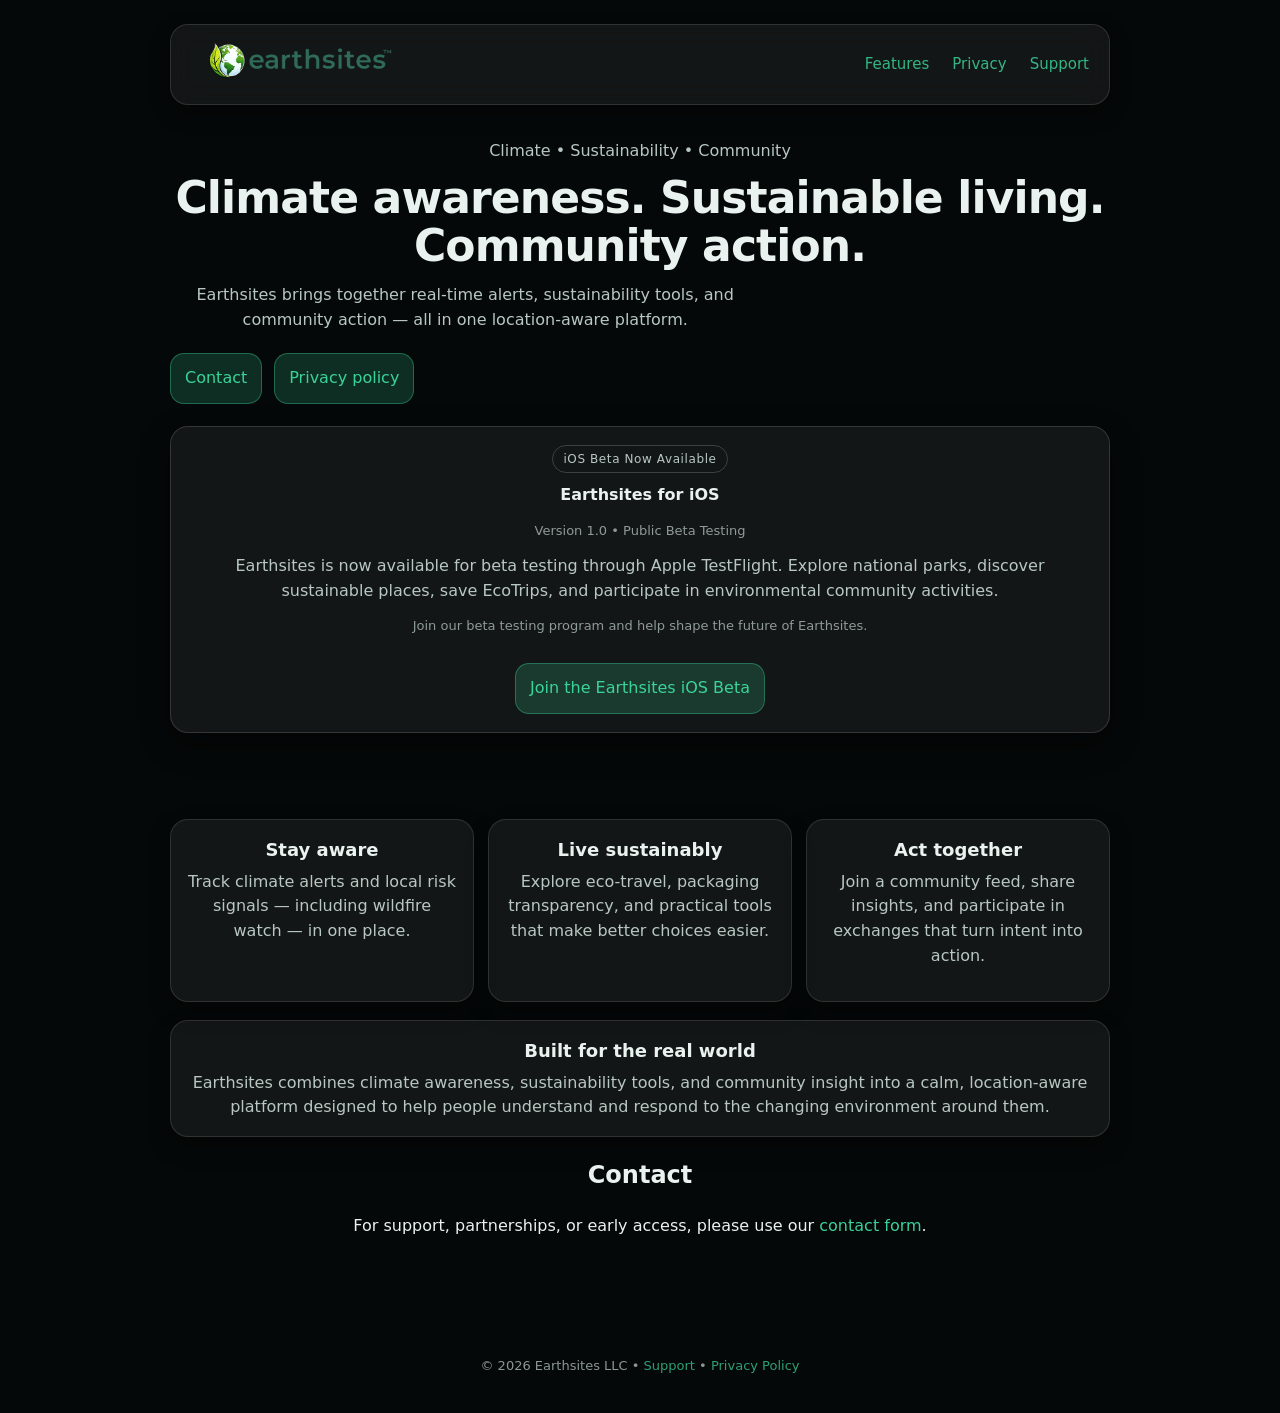
==== commit 88c7d48c: "Publish Earthsites iOS beta invitation on website" ====
--- a/index.html
+++ b/index.html
@@ -59,19 +59,28 @@
 
       <div class="card">
   <div class="card-inner">
-    <div class="badge">App coming soon</div>
+    <div class="badge">iOS Beta Now Available</div>
 
     <p class="card-title">Earthsites for iOS</p>
-    <p class="fine">Version 1.0 • Launching soon</p>
+    <p class="fine">Version 1.0 • Public Beta Testing</p>
 
     <p class="card-text">
-      The first Earthsites mobile app is currently in development and will launch on the App Store soon.
-      It will include climate alerts, sustainability tools, and community insights — all mapped to your location.
+      Earthsites is now available for beta testing through Apple TestFlight.
+      Explore national parks, discover sustainable places, save EcoTrips,
+      and participate in environmental community activities.
     </p>
 
-    <p class="fine" style="margin-top:8px;">
-      Interested in updates? <a href="/support">Contact us</a> to request early access information.
+    <p class="fine" style="margin-top:12px;">
+      Join our beta testing program and help shape the future of Earthsites.
     </p>
+
+    <a class="button"
+       href="https://testflight.apple.com/join/tPpmTwAC"
+       target="_blank"
+       rel="noopener noreferrer"
+       style="display:inline-block; margin-top:14px;">
+      Join the Earthsites iOS Beta
+    </a>
   </div>
 </div>
     </section>
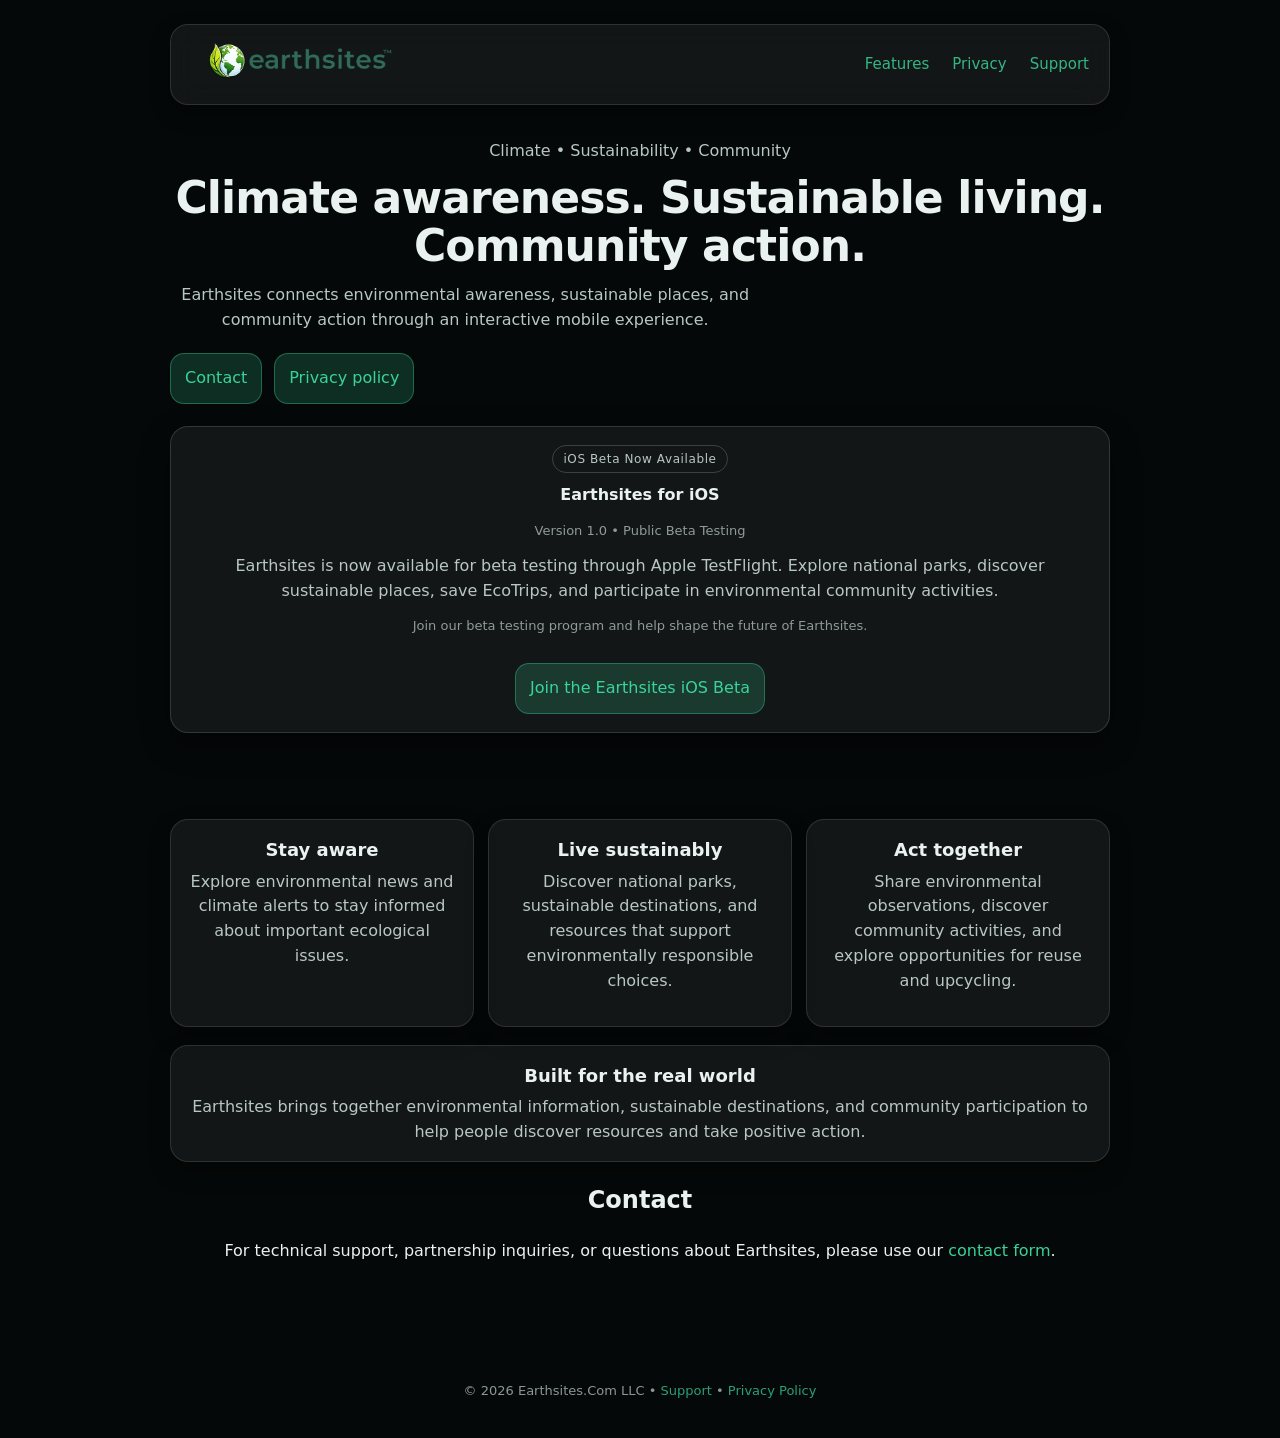
==== commit d7136b57: "Update Earthsites website wording and company name" ====
--- a/index.html
+++ b/index.html
@@ -1,136 +1,136 @@
-<!doctype html>
-<html lang="en">
-<head>
-  <meta charset="utf-8" />
-  <meta name="viewport" content="width=device-width,initial-scale=1" />
-  <title>Earthsites</title>
-  <meta name="description" content="Earthsites is a location-aware environmental platform for climate awareness, sustainable living, and community action." />
-<meta name="author" content="Earthsites LLC">
-<meta name="application-name" content="Earthsites">
-  <meta property="og:title" content="Earthsites" />
-<meta property="og:description" content="Climate awareness. Sustainable living. Community action." />
-<meta property="og:type" content="website" />
-<meta property="og:url" content="https://earthsites.com" />
-<meta property="og:image" content="https://earthsites.com/social-preview.png" />
-<meta name="twitter:card" content="summary_large_image">
-  <!-- Favicons -->
-  <link rel="shortcut icon" href="/favicon.ico">
-
-<link rel="icon" type="image/png" sizes="32x32" href="/favicon-32x32.png">
-<link rel="icon" type="image/png" sizes="16x16" href="/favicon-16x16.png">
-
-<!-- Apple / iPhone -->
-<link rel="apple-touch-icon" sizes="180x180" href="/apple-touch-icon.png">
-
-<!-- Android -->
-<link rel="manifest" href="/site.webmanifest">
-
-<link rel="stylesheet" href="/styles.css" />
-
-</head>
-
-<body>
-  <header class="wrap">
-    <nav class="nav">
-      <a class="brand" href="/">
-  <img src="/eslogo.png" alt="Earthsites logo" style="height:40px;">
-</a>
-      <div class="links">
-        <a href="#features">Features</a>
-        <a href="/privacy">Privacy</a>
-        <a href="/support">Support</a>
-      </div>
-    </nav>
-
-    <section class="hero">
-      <p class="kicker">Climate • Sustainability • Community</p>
-
-      <h1>Climate awareness. Sustainable living. Community action.</h1>
-
-      <p class="sub">
-        Earthsites brings together real-time alerts, sustainability tools, and community action —
-        all in one location-aware platform.
-      </p>
-
-      <div class="cta">
-        <a class="button" href="/support">Contact</a>
-        <a class="button" href="/privacy">Privacy policy</a>
-      </div>
-
-      <div class="card">
-  <div class="card-inner">
-    <div class="badge">iOS Beta Now Available</div>
-
-    <p class="card-title">Earthsites for iOS</p>
-    <p class="fine">Version 1.0 • Public Beta Testing</p>
-
-    <p class="card-text">
-      Earthsites is now available for beta testing through Apple TestFlight.
-      Explore national parks, discover sustainable places, save EcoTrips,
-      and participate in environmental community activities.
-    </p>
-
-    <p class="fine" style="margin-top:12px;">
-      Join our beta testing program and help shape the future of Earthsites.
-    </p>
-
-    <a class="button"
-       href="https://testflight.apple.com/join/tPpmTwAC"
-       target="_blank"
-       rel="noopener noreferrer"
-       style="display:inline-block; margin-top:14px;">
-      Join the Earthsites iOS Beta
-    </a>
-  </div>
-</div>
-    </section>
-  </header>
-
-  <main class="wrap">
-    <section id="features" class="grid">
-      <div class="tile">
-        <h2>Stay aware</h2>
-        <p>Track climate alerts and local risk signals — including wildfire watch — in one place.</p>
-      </div>
-
-      <div class="tile">
-        <h2>Live sustainably</h2>
-        <p>Explore eco-travel, packaging transparency, and practical tools that make better choices easier.</p>
-      </div>
-
-      <div class="tile">
-        <h2>Act together</h2>
-        <p>Join a community feed, share insights, and participate in exchanges that turn intent into action.</p>
-      </div>
-    </section>
-    <section class="tile" style="margin-top:14px;">
-  <h2>Built for the real world</h2>
-  <p style="margin:0; color:var(--muted);">
-    Earthsites combines climate awareness, sustainability tools, and community insight
-    into a calm, location-aware platform designed to help people understand and respond
-    to the changing environment around them.
-  </p>
-</section>
-
-
-    <section id="get" class="contact">
-  <h2>Contact</h2>
-  <p>
-    For support, partnerships, or early access, please use our <a href="/support">contact form</a>.
-  </p>
-</section>
-</main>
-
-<footer class="wrap" style="margin-top:40px;">
-  <p class="fine">
-    © <span id="y"></span> Earthsites LLC •
-    <a href="/support">Support</a> •
-    <a href="/privacy">Privacy Policy</a>
-  </p>
-</footer>
-
-<script>
-  document.getElementById("y").textContent = new Date().getFullYear();
-</script>
-</body>
+<!doctype html>
+<html lang="en">
+<head>
+  <meta charset="utf-8" />
+  <meta name="viewport" content="width=device-width,initial-scale=1" />
+  <title>Earthsites</title>
+  <meta name="description" content="Earthsites is an environmental mobile platform connecting environmental awareness, sustainable destinations, and community action." />
+<meta name="author" content="Earthsites.Com LLC">
+<meta name="application-name" content="Earthsites">
+  <meta property="og:title" content="Earthsites" />
+<meta property="og:description" content="Climate awareness. Sustainable living. Community action." />
+<meta property="og:type" content="website" />
+<meta property="og:url" content="https://earthsites.com" />
+<meta property="og:image" content="https://earthsites.com/social-preview.png" />
+<meta name="twitter:card" content="summary_large_image">
+  <!-- Favicons -->
+  <link rel="shortcut icon" href="/favicon.ico">
+
+<link rel="icon" type="image/png" sizes="32x32" href="/favicon-32x32.png">
+<link rel="icon" type="image/png" sizes="16x16" href="/favicon-16x16.png">
+
+<!-- Apple / iPhone -->
+<link rel="apple-touch-icon" sizes="180x180" href="/apple-touch-icon.png">
+
+<!-- Android -->
+<link rel="manifest" href="/site.webmanifest">
+
+<link rel="stylesheet" href="/styles.css" />
+
+</head>
+
+<body>
+  <header class="wrap">
+    <nav class="nav">
+      <a class="brand" href="/">
+  <img src="/eslogo.png" alt="Earthsites logo" style="height:40px;">
+</a>
+      <div class="links">
+        <a href="#features">Features</a>
+        <a href="/privacy">Privacy</a>
+        <a href="/support">Support</a>
+      </div>
+    </nav>
+
+    <section class="hero">
+      <p class="kicker">Climate • Sustainability • Community</p>
+
+      <h1>Climate awareness. Sustainable living. Community action.</h1>
+
+      <p class="sub">
+         Earthsites connects environmental awareness, sustainable places,
+         and community action through an interactive mobile experience.
+      </p>
+
+      <div class="cta">
+        <a class="button" href="/support">Contact</a>
+        <a class="button" href="/privacy">Privacy policy</a>
+      </div>
+
+      <div class="card">
+  <div class="card-inner">
+    <div class="badge">iOS Beta Now Available</div>
+
+    <p class="card-title">Earthsites for iOS</p>
+    <p class="fine">Version 1.0 • Public Beta Testing</p>
+
+    <p class="card-text">
+      Earthsites is now available for beta testing through Apple TestFlight.
+      Explore national parks, discover sustainable places, save EcoTrips,
+      and participate in environmental community activities.
+    </p>
+
+    <p class="fine" style="margin-top:12px;">
+      Join our beta testing program and help shape the future of Earthsites.
+    </p>
+
+    <a class="button"
+       href="https://testflight.apple.com/join/tPpmTwAC"
+       target="_blank"
+       rel="noopener noreferrer"
+       style="display:inline-block; margin-top:14px;">
+      Join the Earthsites iOS Beta
+    </a>
+  </div>
+</div>
+    </section>
+  </header>
+
+  <main class="wrap">
+    <section id="features" class="grid">
+  <div class="tile">
+    <h2>Stay aware</h2>
+    <p>Explore environmental news and climate alerts to stay informed about important ecological issues.</p>
+  </div>
+
+  <div class="tile">
+    <h2>Live sustainably</h2>
+    <p>Discover national parks, sustainable destinations, and resources that support environmentally responsible choices.</p>
+  </div>
+
+  <div class="tile">
+    <h2>Act together</h2>
+    <p>Share environmental observations, discover community activities, and explore opportunities for reuse and upcycling.</p>
+  </div>
+</section>
+    <section class="tile" style="margin-top:14px;">
+  <h2>Built for the real world</h2>
+  <p style="margin:0; color:var(--muted);">
+  Earthsites brings together environmental information,
+  sustainable destinations, and community participation
+  to help people discover resources and take positive action.
+  </p>
+</section>
+
+
+    <section id="get" class="contact">
+  <h2>Contact</h2>
+  <p>
+   For technical support, partnership inquiries, or questions about Earthsites, please use our <a href="/support">contact form</a>.
+  </p>
+</section>
+</main>
+
+<footer class="wrap" style="margin-top:40px;">
+  <p class="fine">
+    © <span id="y"></span> Earthsites.Com LLC •
+    <a href="/support">Support</a> •
+    <a href="/privacy">Privacy Policy</a>
+  </p>
+</footer>
+
+<script>
+  document.getElementById("y").textContent = new Date().getFullYear();
+</script>
+</body>
 </html>
